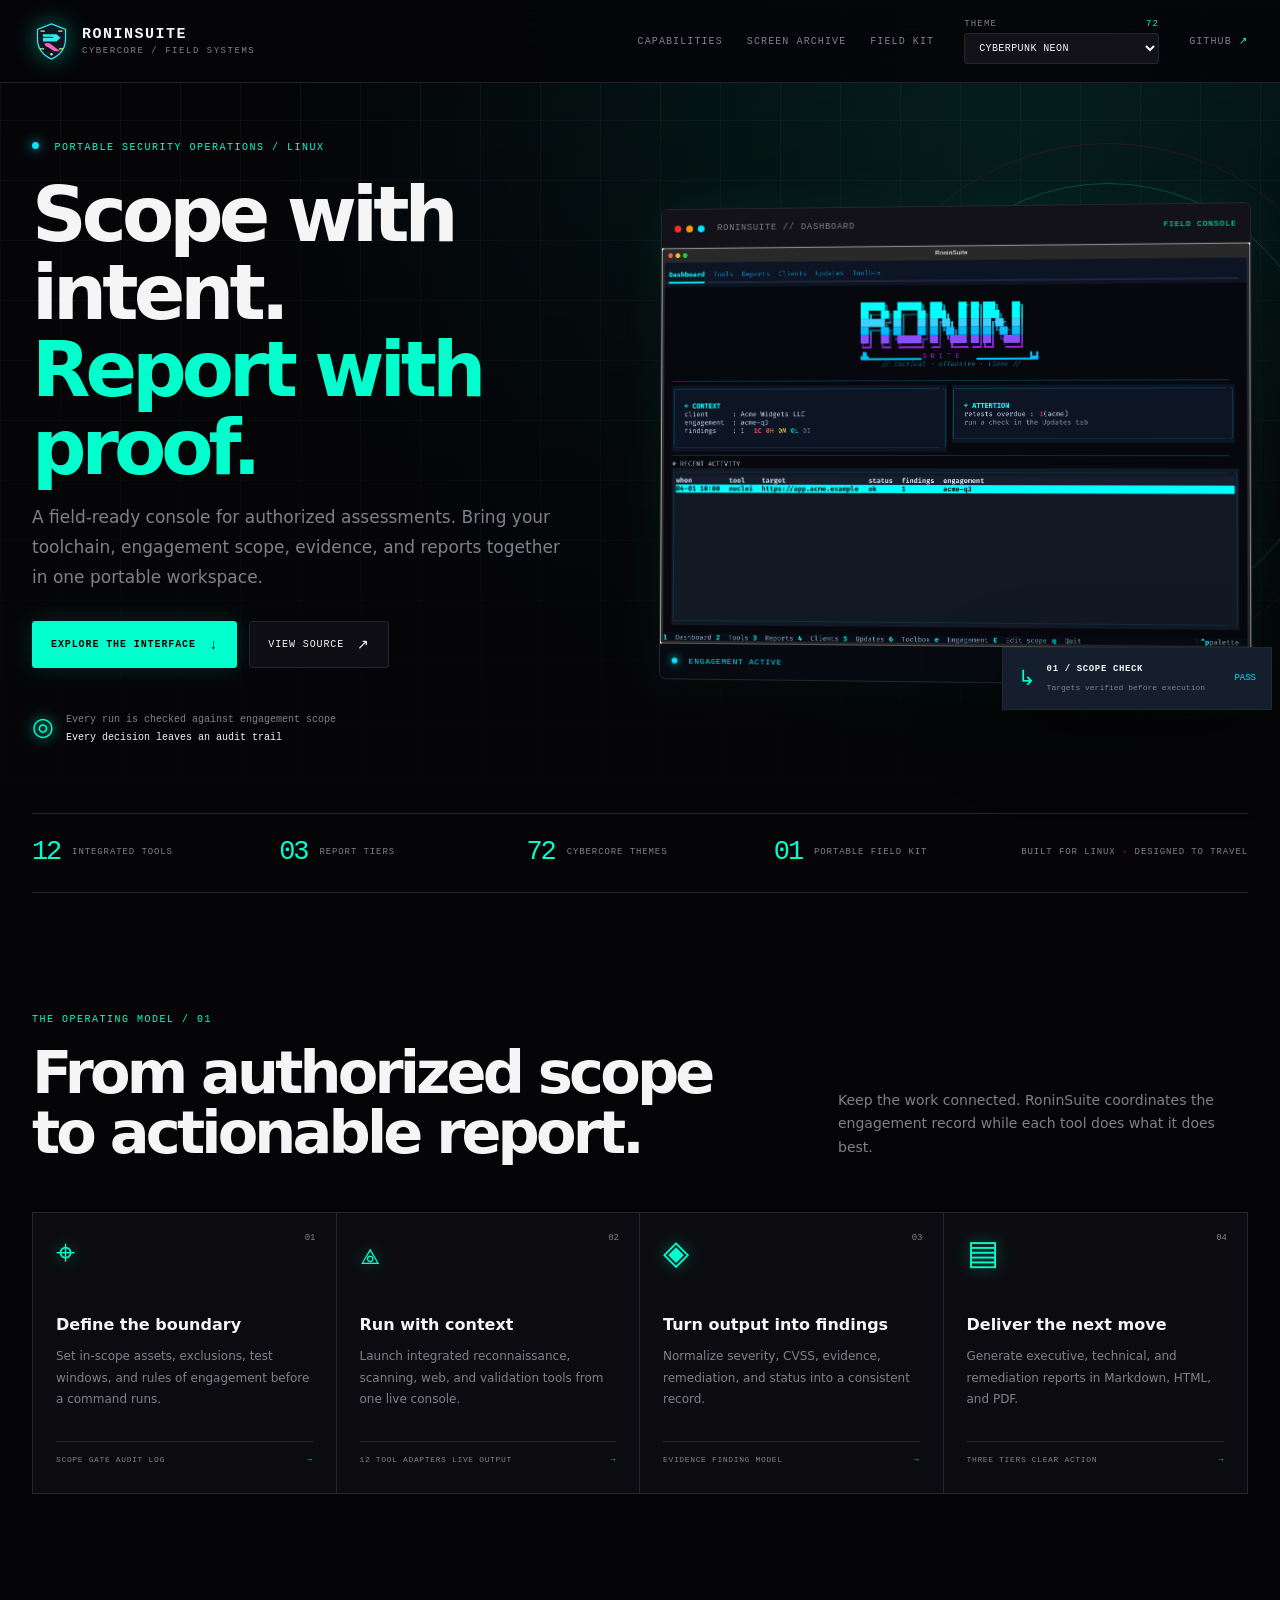
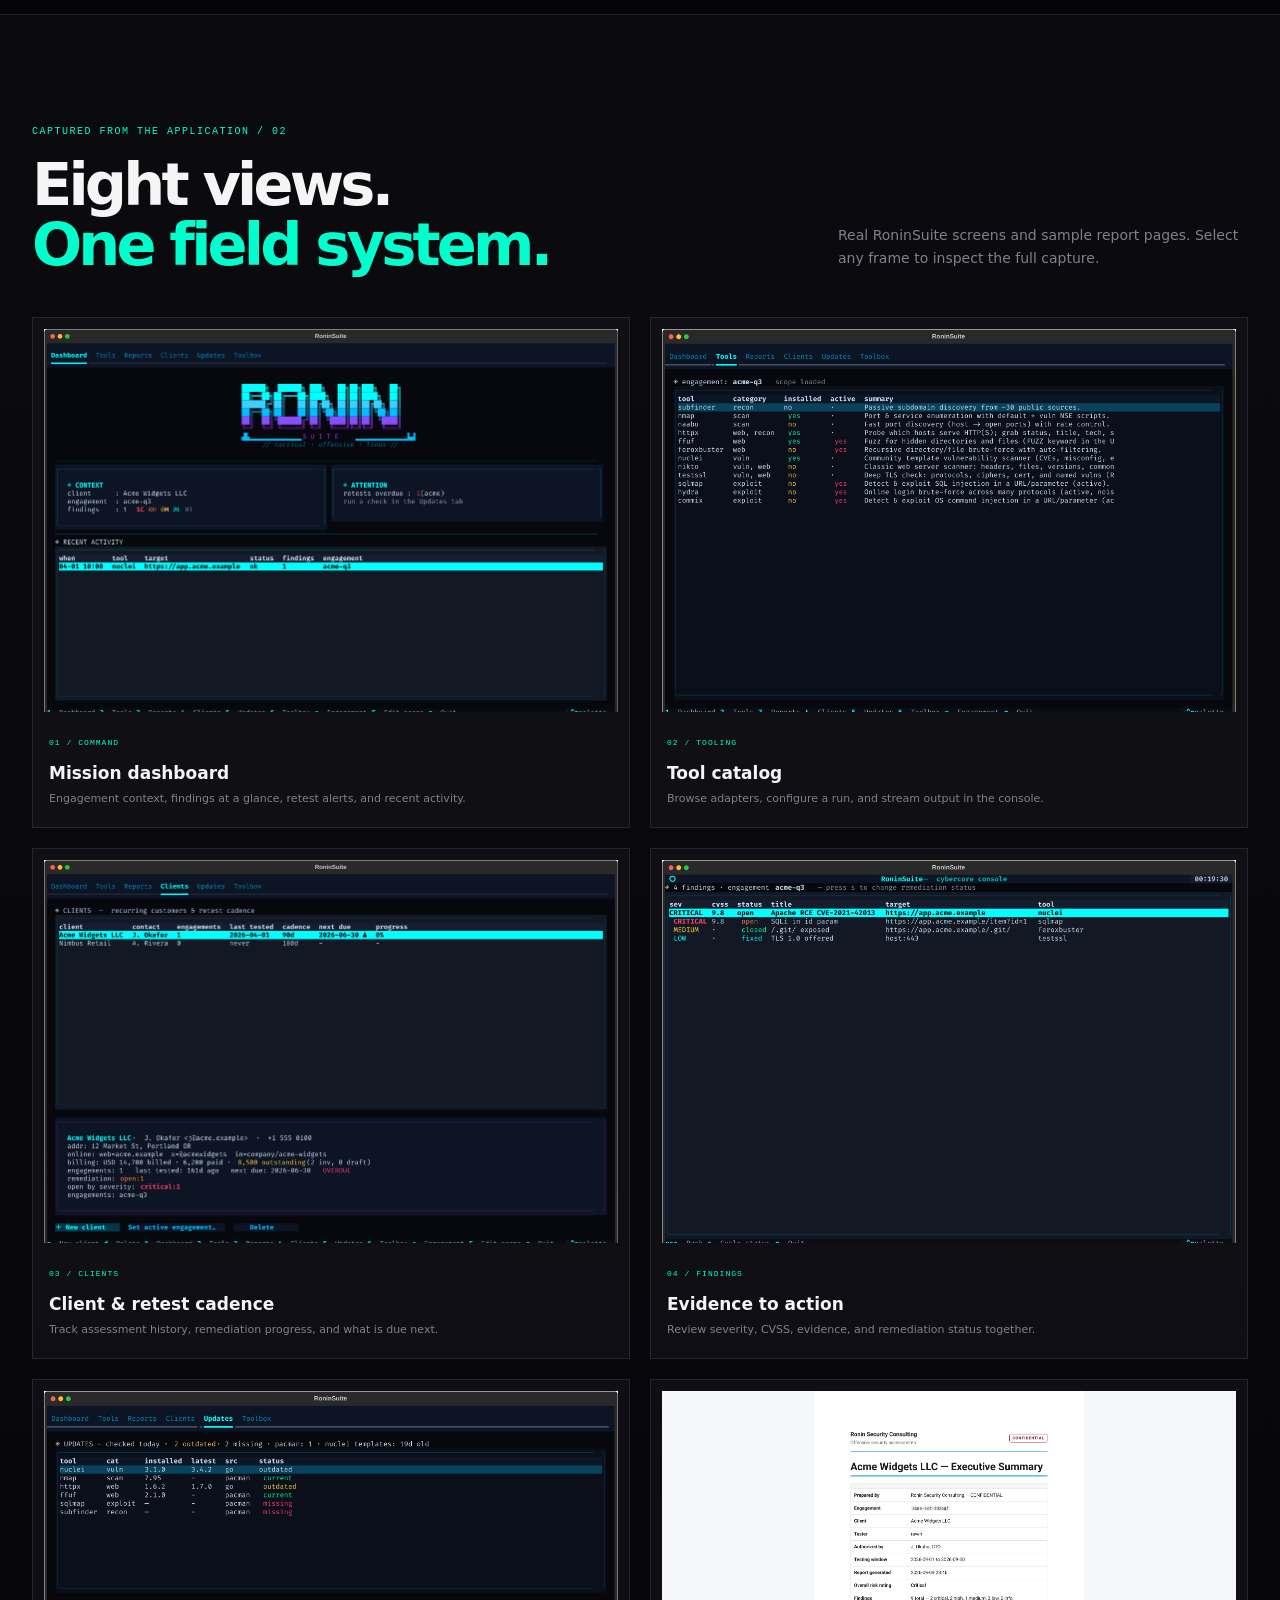
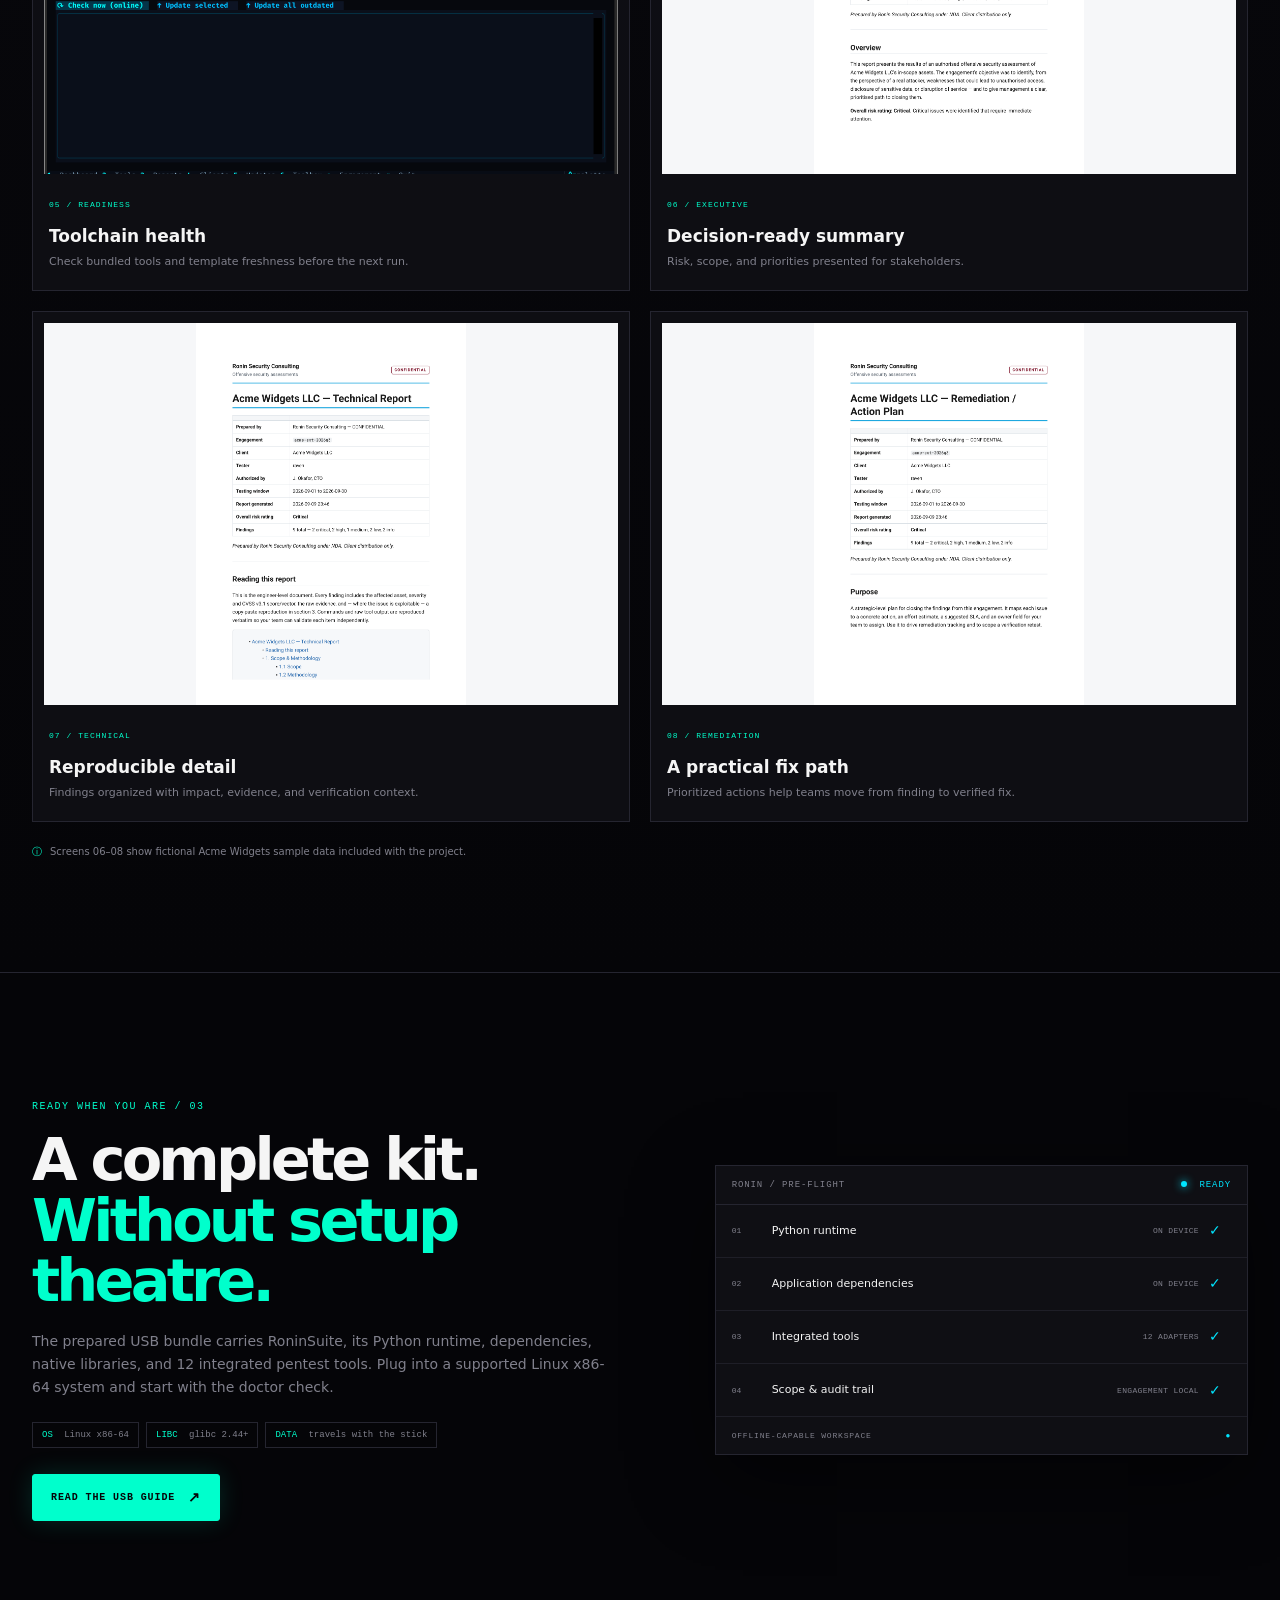
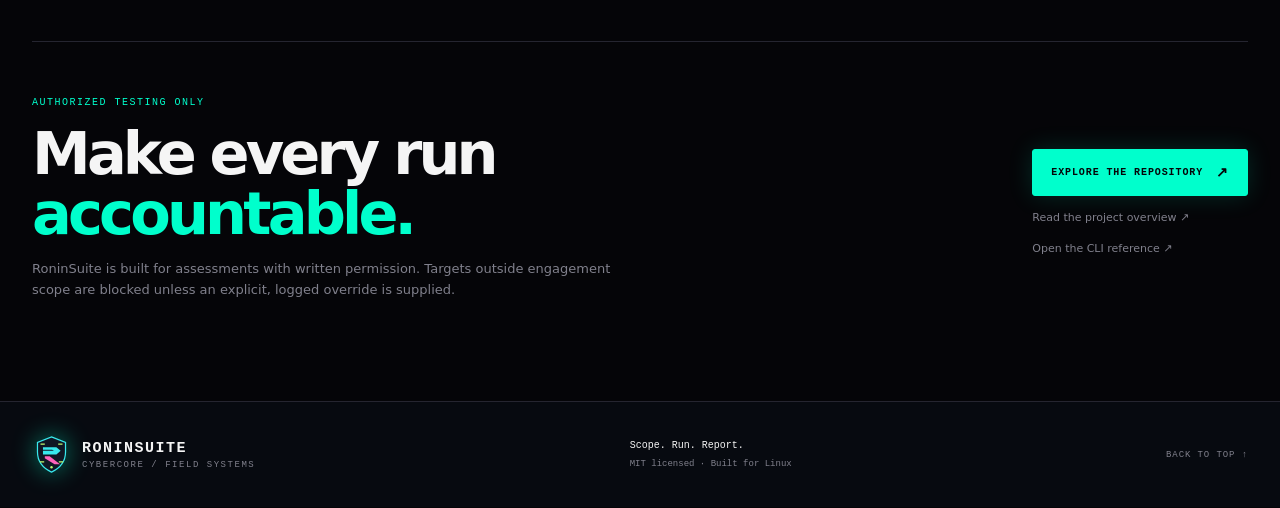
==== docs/index.html @ 8dbb6557 "Add Cybercore showcase page for RoninSuite" ====
<!doctype html>
<html lang="en" data-theme="cyberpunk-neon">
<head>
  <meta charset="utf-8">
  <meta name="viewport" content="width=device-width,initial-scale=1">
  <meta name="description" content="RoninSuite is a portable Linux pentest console for scoped assessments, live tool runs, normalized findings, and polished reports.">
  <meta name="theme-color" content="#080b12">
  <meta property="og:title" content="RoninSuite / Cybercore">
  <meta property="og:description" content="Scope with intent. Run with context. Report with proof.">
  <meta property="og:type" content="website">
  <meta property="og:url" content="https://cybercore-tech.github.io/RoninSuite/">
  <title>RoninSuite — Scope. Run. Report. / Cybercore</title>
  <link rel="canonical" href="https://cybercore-tech.github.io/RoninSuite/">
  <link rel="icon" href="assets/ronin-mark.svg" type="image/svg+xml">
  <link rel="stylesheet" href="styles.css">
  <script src="app.js" defer></script>
</head>
<body>
  <a class="skip" href="#main">Skip to content</a>
  <header class="top" id="top">
    <div class="wrap bar">
      <a class="brand" href="#top" aria-label="RoninSuite home">
        <img src="assets/ronin-mark.svg" alt="">
        <span><strong>RONINSUITE</strong><small>CYBERCORE / FIELD SYSTEMS</small></span>
      </a>
      <nav aria-label="Primary navigation">
        <a href="#capabilities">CAPABILITIES</a>
        <a href="#screens">SCREEN ARCHIVE</a>
        <a href="#field-kit">FIELD KIT</a>
      </nav>
      <div class="theme-picker">
        <label class="theme-label" for="themeSelect">THEME <b id="themeCount">72</b></label>
        <select id="themeSelect" aria-label="Choose a Cybercore theme">
          <option value="">LOADING THEMES…</option>
        </select>
      </div>
      <a class="top-github" href="https://github.com/cybercore-tech/RoninSuite" target="_blank" rel="noreferrer">GITHUB <span aria-hidden="true">↗</span></a>
    </div>
  </header>

  <main id="main">
    <section class="wrap hero" aria-labelledby="hero-title">
      <div class="hero-copy">
        <p class="eyebrow"><span class="pulse"></span> PORTABLE SECURITY OPERATIONS / LINUX</p>
        <h1 id="hero-title">Scope with intent.<br><em>Report with proof.</em></h1>
        <p class="hero-lede">A field-ready console for authorized assessments. Bring your toolchain, engagement scope, evidence, and reports together in one portable workspace.</p>
        <div class="hero-actions">
          <a class="button primary" href="#screens">EXPLORE THE INTERFACE <span aria-hidden="true">↓</span></a>
          <a class="button quiet" href="https://github.com/cybercore-tech/RoninSuite" target="_blank" rel="noreferrer">VIEW SOURCE <span aria-hidden="true">↗</span></a>
        </div>
        <div class="hero-proof"><span class="proof-mark">◎</span><span>Every run is checked against engagement scope<br><b>Every decision leaves an audit trail</b></span></div>
      </div>
      <div class="hero-visual">
        <div class="terminal-window">
          <div class="window-bar"><div class="window-dots"><i></i><i></i><i></i></div><span>RONINSUITE // DASHBOARD</span><b>FIELD CONSOLE</b></div>
          <img src="assets/screenshots/dashboard.png" alt="RoninSuite dashboard showing an engagement, findings summary, retest alert, and recent activity">
          <div class="window-caption"><span><i></i> ENGAGEMENT ACTIVE</span><span>LOCAL / PORTABLE</span></div>
        </div>
        <div class="hero-float"><span class="float-icon">↳</span><span><b>01 / SCOPE CHECK</b><small>Targets verified before execution</small></span><span class="float-ok">PASS</span></div>
        <div class="orbit orbit-one"></div><div class="orbit orbit-two"></div>
      </div>
    </section>

    <section class="wrap signal-strip" aria-label="RoninSuite at a glance">
      <div><strong>12</strong><span>INTEGRATED TOOLS</span></div>
      <div><strong>03</strong><span>REPORT TIERS</span></div>
      <div><strong>72</strong><span>CYBERCORE THEMES</span></div>
      <div><strong>01</strong><span>PORTABLE FIELD KIT</span></div>
      <p>BUILT FOR LINUX <b>·</b> DESIGNED TO TRAVEL</p>
    </section>

    <section class="section wrap" id="capabilities" aria-labelledby="cap-title">
      <div class="section-heading">
        <div><p class="eyebrow">THE OPERATING MODEL / 01</p><h2 id="cap-title">From authorized scope<br>to actionable report.</h2></div>
        <p>Keep the work connected. RoninSuite coordinates the engagement record while each tool does what it does best.</p>
      </div>
      <div class="cap-grid">
        <article class="cap-card"><span class="cap-index">01</span><div class="cap-symbol">⌖</div><h3>Define the boundary</h3><p>Set in-scope assets, exclusions, test windows, and rules of engagement before a command runs.</p><span class="cap-foot">SCOPE GATE <b>→</b> AUDIT LOG</span></article>
        <article class="cap-card"><span class="cap-index">02</span><div class="cap-symbol">⟁</div><h3>Run with context</h3><p>Launch integrated reconnaissance, scanning, web, and validation tools from one live console.</p><span class="cap-foot">12 TOOL ADAPTERS <b>→</b> LIVE OUTPUT</span></article>
        <article class="cap-card"><span class="cap-index">03</span><div class="cap-symbol">◈</div><h3>Turn output into findings</h3><p>Normalize severity, CVSS, evidence, remediation, and status into a consistent record.</p><span class="cap-foot">EVIDENCE <b>→</b> FINDING MODEL</span></article>
        <article class="cap-card"><span class="cap-index">04</span><div class="cap-symbol">▤</div><h3>Deliver the next move</h3><p>Generate executive, technical, and remediation reports in Markdown, HTML, and PDF.</p><span class="cap-foot">THREE TIERS <b>→</b> CLEAR ACTION</span></article>
      </div>
    </section>

    <section class="screens-section" id="screens" aria-labelledby="screens-title">
      <div class="wrap">
        <div class="section-heading screen-heading">
          <div><p class="eyebrow">CAPTURED FROM THE APPLICATION / 02</p><h2 id="screens-title">Eight views.<br><em>One field system.</em></h2></div>
          <p>Real RoninSuite screens and sample report pages. Select any frame to inspect the full capture.</p>
        </div>
        <div class="screen-grid">
          <figure class="screen-card screen-wide"><button class="screen-image" data-full="assets/screenshots/dashboard.png" aria-label="Open dashboard screenshot"><img src="assets/screenshots/dashboard.png" alt="Dashboard: active engagement context, findings, overdue retest alert, and recent activity" loading="lazy"><span class="zoom-mark">↗</span></button><figcaption><span class="screen-number">01 / COMMAND</span><h3>Mission dashboard</h3><p>Engagement context, findings at a glance, retest alerts, and recent activity.</p></figcaption></figure>
          <figure class="screen-card"><button class="screen-image" data-full="assets/screenshots/tool-catalog.png" aria-label="Open tool catalog screenshot"><img src="assets/screenshots/tool-catalog.png" alt="Tools tab: integrated security tool catalog" loading="lazy"><span class="zoom-mark">↗</span></button><figcaption><span class="screen-number">02 / TOOLING</span><h3>Tool catalog</h3><p>Browse adapters, configure a run, and stream output in the console.</p></figcaption></figure>
          <figure class="screen-card"><button class="screen-image" data-full="assets/screenshots/client-tracking.png" aria-label="Open client tracking screenshot"><img src="assets/screenshots/client-tracking.png" alt="Clients tab: client list and remediation progress" loading="lazy"><span class="zoom-mark">↗</span></button><figcaption><span class="screen-number">03 / CLIENTS</span><h3>Client &amp; retest cadence</h3><p>Track assessment history, remediation progress, and what is due next.</p></figcaption></figure>
          <figure class="screen-card"><button class="screen-image" data-full="assets/screenshots/findings.png" aria-label="Open findings screenshot"><img src="assets/screenshots/findings.png" alt="Findings view: normalized security findings with severity and status" loading="lazy"><span class="zoom-mark">↗</span></button><figcaption><span class="screen-number">04 / FINDINGS</span><h3>Evidence to action</h3><p>Review severity, CVSS, evidence, and remediation status together.</p></figcaption></figure>
          <figure class="screen-card"><button class="screen-image" data-full="assets/screenshots/updates.png" aria-label="Open updates screenshot"><img src="assets/screenshots/updates.png" alt="Updates tab: toolchain currency and nuclei template status" loading="lazy"><span class="zoom-mark">↗</span></button><figcaption><span class="screen-number">05 / READINESS</span><h3>Toolchain health</h3><p>Check bundled tools and template freshness before the next run.</p></figcaption></figure>
          <figure class="screen-card report-card"><button class="screen-image" data-full="assets/screenshots/report-executive.png" aria-label="Open executive report screenshot"><img src="assets/screenshots/report-executive.png" alt="Sample executive report page with risk summary and engagement details" loading="lazy"><span class="zoom-mark">↗</span></button><figcaption><span class="screen-number">06 / EXECUTIVE</span><h3>Decision-ready summary</h3><p>Risk, scope, and priorities presented for stakeholders.</p></figcaption></figure>
          <figure class="screen-card report-card"><button class="screen-image" data-full="assets/screenshots/report-technical.png" aria-label="Open technical report screenshot"><img src="assets/screenshots/report-technical.png" alt="Sample technical report page with detailed findings" loading="lazy"><span class="zoom-mark">↗</span></button><figcaption><span class="screen-number">07 / TECHNICAL</span><h3>Reproducible detail</h3><p>Findings organized with impact, evidence, and verification context.</p></figcaption></figure>
          <figure class="screen-card report-card"><button class="screen-image" data-full="assets/screenshots/report-remediation.png" aria-label="Open remediation report screenshot"><img src="assets/screenshots/report-remediation.png" alt="Sample remediation report page with prioritized fix guidance" loading="lazy"><span class="zoom-mark">↗</span></button><figcaption><span class="screen-number">08 / REMEDIATION</span><h3>A practical fix path</h3><p>Prioritized actions help teams move from finding to verified fix.</p></figcaption></figure>
        </div>
        <p class="sample-note"><span>ⓘ</span> Screens 06–08 show fictional Acme Widgets sample data included with the project.</p>
      </div>
    </section>

    <section class="wrap field-kit" id="field-kit" aria-labelledby="kit-title">
      <div class="kit-copy"><p class="eyebrow">READY WHEN YOU ARE / 03</p><h2 id="kit-title">A complete kit.<br><em>Without setup theatre.</em></h2><p>The prepared USB bundle carries RoninSuite, its Python runtime, dependencies, native libraries, and 12 integrated pentest tools. Plug into a supported Linux x86-64 system and start with the doctor check.</p><div class="kit-specs"><span><b>OS</b> Linux x86-64</span><span><b>LIBC</b> glibc 2.44+</span><span><b>DATA</b> travels with the stick</span></div><a class="button primary" href="https://github.com/cybercore-tech/RoninSuite/blob/main/USB.md">READ THE USB GUIDE <span aria-hidden="true">↗</span></a></div>
      <div class="kit-panel"><div class="kit-panel-head"><span>RONIN / PRE-FLIGHT</span><span class="ready"><i></i> READY</span></div><div class="kit-line"><b>01</b><span>Python runtime</span><em>ON DEVICE</em><strong>✓</strong></div><div class="kit-line"><b>02</b><span>Application dependencies</span><em>ON DEVICE</em><strong>✓</strong></div><div class="kit-line"><b>03</b><span>Integrated tools</span><em>12 ADAPTERS</em><strong>✓</strong></div><div class="kit-line"><b>04</b><span>Scope &amp; audit trail</span><em>ENGAGEMENT LOCAL</em><strong>✓</strong></div><div class="kit-panel-foot">OFFLINE-CAPABLE WORKSPACE <span>●</span></div></div>
    </section>

    <section class="wrap closeout">
      <div><p class="eyebrow">AUTHORIZED TESTING ONLY</p><h2>Make every run<br><em>accountable.</em></h2><p>RoninSuite is built for assessments with written permission. Targets outside engagement scope are blocked unless an explicit, logged override is supplied.</p></div>
      <div class="closeout-actions"><a class="button primary" href="https://github.com/cybercore-tech/RoninSuite" target="_blank" rel="noreferrer">EXPLORE THE REPOSITORY <span aria-hidden="true">↗</span></a><a class="text-link" href="https://github.com/cybercore-tech/RoninSuite/blob/main/README.md">Read the project overview ↗</a><a class="text-link" href="https://github.com/cybercore-tech/RoninSuite/blob/main/docs/REFERENCE.md">Open the CLI reference ↗</a></div>
    </section>
  </main>

  <footer class="footer"><div class="wrap footer-inner"><a class="brand" href="#top"><img src="assets/ronin-mark.svg" alt=""><span><strong>RONINSUITE</strong><small>CYBERCORE / FIELD SYSTEMS</small></span></a><p>Scope. Run. Report.<br><span>MIT licensed · Built for Linux</span></p><a class="back-top" href="#top">BACK TO TOP ↑</a></div></footer>

  <dialog class="lightbox" id="lightbox" aria-label="Screenshot viewer"><button class="lightbox-close" type="button" aria-label="Close screenshot">×</button><img src="" alt="Full-size RoninSuite screenshot"></dialog>
</body>
</html>
---- docs/styles.css ----
:root{color-scheme:dark;--bg:#080b12;--panel:#101724;--panel-raised:#141e2c;--line:#2a3545;--text:#eff5ff;--muted:#a6b5cb;--accent:#38e8ed;--accent2:#ff63bb;--accent3:#bcfa70;--purple:#9e70ff;--orange:#ffc06a;--danger:#ff637d;--shadow:0 24px 80px #0007;--mono:"JetBrains Mono","SFMono-Regular",Consolas,monospace;--sans:Inter,ui-sans-serif,system-ui,-apple-system,"Segoe UI",sans-serif}*{box-sizing:border-box}html{scroll-behavior:smooth;scroll-padding-top:104px}body{margin:0;background:var(--bg);color:var(--text);font:16px/1.65 var(--sans);overflow-x:hidden}body:before{content:"";position:absolute;inset:0 0 auto;height:1050px;z-index:-1;pointer-events:none;background:radial-gradient(ellipse at 80% 14%,color-mix(in srgb,var(--accent) 12%,transparent),transparent 52%),linear-gradient(color-mix(in srgb,var(--line) 29%,transparent) 1px,transparent 1px),linear-gradient(90deg,color-mix(in srgb,var(--line) 29%,transparent) 1px,transparent 1px);background-size:auto,60px 60px,60px 60px;mask-image:linear-gradient(#000 0%,transparent 86%)}a{color:inherit;text-decoration:none}button,select{font:inherit}button,a,select{-webkit-tap-highlight-color:transparent}button{cursor:pointer}a:focus-visible,button:focus-visible,select:focus-visible{outline:2px solid var(--accent);outline-offset:4px}.wrap{width:min(1240px,calc(100% - 64px));margin-inline:auto}.skip{position:fixed;z-index:30;top:-100px;left:12px;padding:10px 16px;background:var(--accent);color:var(--bg);font:700 12px var(--mono)}.skip:focus{top:12px}.top{position:sticky;top:0;z-index:20;border-bottom:1px solid color-mix(in srgb,var(--line) 85%,transparent);background:color-mix(in srgb,var(--bg) 93%,transparent);backdrop-filter:blur(18px)}.bar{min-height:82px;display:flex;align-items:center;gap:30px}.brand{display:flex;align-items:center;gap:11px;margin-right:auto;flex:none}.brand img{width:39px;height:39px;filter:drop-shadow(0 0 12px color-mix(in srgb,var(--accent) 45%,transparent))}.brand strong{display:block;font:700 15px/1.4 var(--mono);letter-spacing:.1em}.brand small{display:block;color:var(--muted);font:9px/1.5 var(--mono);letter-spacing:.17em}.bar nav{display:flex;gap:24px}.bar nav a,.top-github{font:10px var(--mono);letter-spacing:.11em;color:var(--muted);transition:color .2s}.bar nav a:hover,.top-github:hover{color:var(--accent)}.theme-picker{display:grid;gap:4px;min-width:158px}.theme-label{display:flex;justify-content:space-between;color:var(--muted);font:9px var(--mono);letter-spacing:.13em}.theme-label b{color:var(--accent);font-weight:500}.theme-picker select{width:100%;max-width:195px;border:1px solid var(--line);border-radius:3px;padding:8px 26px 8px 10px;background:var(--panel);color:var(--text);font:10px var(--mono);letter-spacing:.04em}.theme-picker select optgroup{background:var(--panel);color:var(--accent)}.theme-picker select option{color:var(--text)}.top-github{white-space:nowrap}.top-github span{color:var(--accent)}.hero{min-height:650px;display:grid;grid-template-columns:.94fr 1.06fr;gap:60px;align-items:center;padding-top:56px;padding-bottom:62px}.eyebrow,.micro{margin:0;color:var(--accent);font:10px/1.7 var(--mono);letter-spacing:.15em;text-transform:uppercase}.pulse{display:inline-block;width:7px;height:7px;margin:0 8px 1px 0;border-radius:50%;background:var(--accent3);box-shadow:0 0 12px var(--accent3);animation:pulse 2s infinite}.hero h1,.section-heading h2,.kit-copy h2,.closeout h2{margin:20px 0 17px;font-size:clamp(45px,6vw,76px);line-height:1.02;letter-spacing:-.065em;font-weight:680}.hero h1 em,.section-heading h2 em,.kit-copy h2 em,.closeout h2 em{font-style:normal;color:var(--accent)}.hero-lede{max-width:560px;color:var(--muted);font-size:17px;line-height:1.75}.hero-actions{display:flex;flex-wrap:wrap;gap:12px;margin-top:29px}.button{min-height:47px;display:inline-flex;align-items:center;justify-content:center;gap:13px;padding:0 18px;border:1px solid var(--line);border-radius:3px;font:10px var(--mono);letter-spacing:.09em;transition:transform .2s,border-color .2s,background .2s}.button:hover{transform:translateY(-2px);border-color:var(--accent)}.button.primary{border-color:var(--accent);background:var(--accent);color:var(--bg);font-weight:700;box-shadow:0 0 24px color-mix(in srgb,var(--accent) 15%,transparent)}.button.primary:hover{background:color-mix(in srgb,var(--accent) 82%,white)}.button.quiet{color:var(--text);background:color-mix(in srgb,var(--panel) 76%,transparent)}.button span{font-size:14px}.hero-proof{display:flex;align-items:center;gap:12px;margin-top:38px;color:var(--muted);font:10px/1.8 var(--mono)}.hero-proof b{color:var(--text);font-weight:500}.proof-mark{font-size:25px;color:var(--accent);text-shadow:0 0 14px var(--accent)}.hero-visual{position:relative;min-width:0;padding:24px 0 28px 20px}.terminal-window{position:relative;z-index:2;overflow:hidden;border:1px solid var(--line);border-radius:7px;background:#070a10;box-shadow:var(--shadow),0 0 50px color-mix(in srgb,var(--accent) 9%,transparent);transform:perspective(1400px) rotateY(-4deg) rotateX(1deg)}.window-bar{height:39px;display:flex;align-items:center;gap:13px;padding:0 13px;border-bottom:1px solid var(--line);background:var(--panel);color:var(--muted);font:9px var(--mono);letter-spacing:.08em}.window-bar>span{margin-right:auto}.window-bar>b{color:var(--accent);font-size:8px;font-weight:500}.window-dots{display:flex;gap:5px}.window-dots i{width:7px;height:7px;border-radius:50%;background:var(--danger)}.window-dots i:nth-child(2){background:var(--orange)}.window-dots i:nth-child(3){background:var(--accent3)}.terminal-window>img{display:block;width:100%;height:auto}.window-caption{height:35px;display:flex;align-items:center;justify-content:space-between;padding:0 12px;color:var(--muted);font:8px var(--mono);letter-spacing:.1em}.window-caption span:first-child{color:var(--accent3)}.window-caption i,.ready i{display:inline-block;width:6px;height:6px;margin-right:6px;border-radius:50%;background:var(--accent3);box-shadow:0 0 8px var(--accent3)}.hero-float{position:absolute;z-index:3;right:-24px;bottom:0;display:flex;align-items:center;gap:11px;min-width:270px;padding:13px 15px;border:1px solid var(--line);background:var(--panel-raised);box-shadow:var(--shadow)}.float-icon{color:var(--accent);font-size:21px}.hero-float b,.hero-float small{display:block;font-family:var(--mono)}.hero-float b{font-size:9px;letter-spacing:.07em}.hero-float small{color:var(--muted);font-size:8px;margin-top:4px}.float-ok{margin-left:auto;color:var(--accent3);font:9px var(--mono)}.orbit{position:absolute;border:1px solid color-mix(in srgb,var(--accent) 23%,transparent);border-radius:50%;pointer-events:none}.orbit-one{width:440px;height:440px;right:-80px;top:2px}.orbit-two{width:520px;height:520px;right:-120px;top:-38px;border-color:color-mix(in srgb,var(--accent2) 14%,transparent)}.signal-strip{display:grid;grid-template-columns:repeat(4,1fr) auto;align-items:center;gap:16px;padding:23px 0 25px;border-top:1px solid var(--line);border-bottom:1px solid var(--line)}.signal-strip>div{display:flex;align-items:center;gap:12px}.signal-strip strong{color:var(--accent);font:500 27px var(--mono);letter-spacing:-.08em}.signal-strip span,.signal-strip p{color:var(--muted);font:9px var(--mono);letter-spacing:.1em}.signal-strip p{margin:0;text-align:right}.signal-strip p b{color:var(--accent2)}.section{padding-top:118px;padding-bottom:120px}.section-heading{display:flex;align-items:end;justify-content:space-between;gap:40px;margin-bottom:48px}.section-heading h2,.kit-copy h2,.closeout h2{font-size:clamp(38px,5vw,59px);margin:15px 0 0}.section-heading>p{max-width:410px;margin:0 0 5px;color:var(--muted);font-size:14px}.cap-grid{display:grid;grid-template-columns:repeat(4,1fr);border:1px solid var(--line);background:color-mix(in srgb,var(--panel) 58%,transparent)}.cap-card{position:relative;min-height:280px;padding:25px 23px 22px;border-right:1px solid var(--line);transition:background .2s}.cap-card:last-child{border-right:0}.cap-card:hover{background:color-mix(in srgb,var(--accent) 5%,var(--panel))}.cap-index{position:absolute;right:20px;top:20px;color:var(--muted);font:9px var(--mono)}.cap-symbol{height:50px;color:var(--accent);font:34px/1 var(--mono);text-shadow:0 0 16px color-mix(in srgb,var(--accent) 40%,transparent)}.cap-card h3{margin:24px 0 8px;font-size:16px;font-weight:600}.cap-card p{min-height:76px;margin:0;color:var(--muted);font-size:12px;line-height:1.8}.cap-foot{display:block;margin-top:19px;padding-top:13px;border-top:1px solid var(--line);color:var(--muted);font:8px var(--mono);letter-spacing:.08em}.cap-foot b{float:right;color:var(--accent)}.screens-section{padding:108px 0 112px;background:linear-gradient(180deg,color-mix(in srgb,var(--panel) 46%,transparent),color-mix(in srgb,var(--bg) 85%,transparent));border-block:1px solid var(--line)}.screen-heading{margin-bottom:42px}.screen-grid{display:grid;grid-template-columns:repeat(2,minmax(0,1fr));gap:20px}.screen-card{min-width:0;margin:0;padding:11px;border:1px solid var(--line);background:color-mix(in srgb,var(--panel) 68%,transparent);transition:border-color .2s,transform .2s}.screen-card:hover{transform:translateY(-3px);border-color:color-mix(in srgb,var(--accent) 55%,var(--line))}.screen-image{position:relative;width:100%;display:block;overflow:hidden;padding:0;border:0;background:#070a10}.screen-image img{display:block;width:100%;aspect-ratio:1.5;object-fit:cover;object-position:top center;transition:transform .35s,filter .25s}.screen-card:hover .screen-image img{transform:scale(1.025);filter:saturate(1.06)}.report-card .screen-image img{aspect-ratio:1.5;object-fit:contain;background:#f6f7f9}.zoom-mark{position:absolute;right:10px;top:10px;width:29px;height:29px;display:grid;place-items:center;border:1px solid #ffffff3b;background:#080b12cc;color:var(--accent);font:14px var(--mono);opacity:0;transition:opacity .2s}.screen-card:hover .zoom-mark,.screen-image:focus-visible .zoom-mark{opacity:1}.screen-card figcaption{position:relative;padding:15px 5px 8px}.screen-number{color:var(--accent);font:8px var(--mono);letter-spacing:.13em}.screen-card h3{margin:6px 0 3px;font-size:17px;font-weight:600}.screen-card figcaption p{margin:0;color:var(--muted);font-size:11px}.sample-note{display:flex;align-items:center;gap:8px;margin:22px 0 0;color:var(--muted);font-size:10px}.sample-note span{color:var(--accent)}.field-kit{display:grid;grid-template-columns:1fr .9fr;gap:90px;align-items:center;padding-top:125px;padding-bottom:120px}.kit-copy>p:not(.eyebrow){max-width:580px;margin:19px 0 23px;color:var(--muted);font-size:14px}.kit-specs{display:flex;flex-wrap:wrap;gap:7px;margin:21px 0 26px}.kit-specs span{padding:7px 9px;border:1px solid var(--line);color:var(--muted);font:9px var(--mono)}.kit-specs b{margin-right:6px;color:var(--accent);font-weight:500}.kit-panel{border:1px solid var(--line);background:color-mix(in srgb,var(--panel) 82%,transparent);box-shadow:var(--shadow)}.kit-panel-head,.kit-panel-foot{display:flex;justify-content:space-between;align-items:center;padding:14px 16px;color:var(--muted);font:9px var(--mono);letter-spacing:.1em}.kit-panel-head{border-bottom:1px solid var(--line)}.ready{color:var(--accent3)}.kit-line{display:grid;grid-template-columns:30px 1fr auto 22px;gap:10px;align-items:center;padding:17px 16px;border-bottom:1px solid color-mix(in srgb,var(--line) 70%,transparent);font-size:11px}.kit-line>b,.kit-line em{color:var(--muted);font:8px var(--mono)}.kit-line em{font-style:normal;letter-spacing:.04em}.kit-line strong{color:var(--accent3);font:14px var(--mono)}.kit-panel-foot{font-size:8px}.kit-panel-foot span{color:var(--accent3)}.closeout{display:grid;grid-template-columns:1fr auto;gap:40px;align-items:center;padding-top:52px;padding-bottom:88px;border-top:1px solid var(--line)}.closeout>div:first-child>p:not(.eyebrow){max-width:600px;color:var(--muted);font-size:13px}.closeout h2{margin:13px 0}.closeout-actions{display:grid;justify-items:start;gap:13px}.text-link{color:var(--muted);font-size:11px}.text-link:hover{color:var(--accent)}.footer{border-top:1px solid var(--line);background:#070a10}.footer-inner{min-height:105px;display:flex;align-items:center;gap:38px}.footer-inner>p{margin:0 auto 0 0;color:var(--text);font:10px/1.8 var(--mono)}.footer-inner>p span{color:var(--muted);font-size:9px}.back-top{color:var(--muted);font:9px var(--mono);letter-spacing:.1em}.back-top:hover{color:var(--accent)}.lightbox{width:min(94vw,1500px);max-width:none;max-height:94vh;padding:42px 14px 14px;border:1px solid var(--line);background:#070a10;color:var(--text);box-shadow:var(--shadow)}.lightbox::backdrop{background:#03050aeb;backdrop-filter:blur(8px)}.lightbox img{display:block;max-width:100%;max-height:calc(94vh - 70px);margin:auto;object-fit:contain}.lightbox-close{position:absolute;right:10px;top:5px;border:0;background:transparent;color:var(--text);font:28px var(--sans)}@keyframes pulse{50%{opacity:.45;box-shadow:0 0 3px var(--accent3)}}@media(max-width:1000px){.hero{gap:30px}.bar{gap:17px}.bar nav{gap:13px}.theme-picker{min-width:130px}.cap-grid{grid-template-columns:repeat(2,1fr)}.cap-card:nth-child(2){border-right:0}.cap-card:nth-child(-n+2){border-bottom:1px solid var(--line)}.field-kit{gap:45px}}@media(max-width:760px){.wrap{width:min(100% - 36px,600px)}.bar{min-height:70px;flex-wrap:wrap;gap:10px}.brand strong{font-size:13px}.brand img{width:34px;height:34px}.bar nav{order:3;width:100%;justify-content:space-between;padding:0 0 10px}.bar nav a{font-size:8px}.theme-picker{margin-left:auto;min-width:118px}.theme-label{font-size:8px}.theme-picker select{max-width:145px;padding:7px 20px 7px 8px;font-size:8px}.top-github{display:none}.hero{display:block;padding-top:58px;padding-bottom:54px}.hero h1{font-size:clamp(44px,12vw,66px)}.hero-lede{font-size:15px}.hero-visual{margin-top:40px;padding-left:0}.hero-float{right:-4px;min-width:245px}.orbit-one{right:-120px}.orbit-two{right:-155px}.signal-strip{grid-template-columns:repeat(2,1fr);gap:18px 10px}.signal-strip>div{gap:9px}.signal-strip strong{font-size:23px}.signal-strip span,.signal-strip p{font-size:8px}.signal-strip p{grid-column:1/-1;text-align:left;margin-top:3px}.section,.screens-section{padding-top:78px;padding-bottom:78px}.section-heading{display:block;margin-bottom:30px}.section-heading>p{margin-top:15px}.section-heading h2,.kit-copy h2,.closeout h2{font-size:clamp(37px,10vw,52px)}.cap-grid{grid-template-columns:1fr}.cap-card{min-height:0;border-right:0;border-bottom:1px solid var(--line);padding:20px}.cap-card:nth-child(2){border-bottom:1px solid var(--line)}.cap-card:last-child{border-bottom:0}.cap-card p{min-height:0}.cap-symbol{height:32px;font-size:27px}.cap-card h3{margin-top:14px}.cap-foot{margin-top:15px}.screen-grid{grid-template-columns:1fr;gap:14px}.screen-card{padding:8px}.screen-card h3{font-size:15px}.screen-card figcaption p{font-size:10px}.field-kit{display:block;padding-top:80px;padding-bottom:80px}.kit-panel{margin-top:35px}.closeout{display:block;padding-top:42px;padding-bottom:65px}.closeout-actions{margin-top:24px}.footer-inner{min-height:0;flex-wrap:wrap;gap:20px;padding-top:25px;padding-bottom:25px}.footer-inner>p{margin-right:auto}.back-top{width:100%;padding-top:13px;border-top:1px solid var(--line)}}@media(prefers-reduced-motion:reduce){html{scroll-behavior:auto}*,*::before,*::after{animation-duration:.01ms!important;animation-iteration-count:1!important;transition-duration:.01ms!important}}
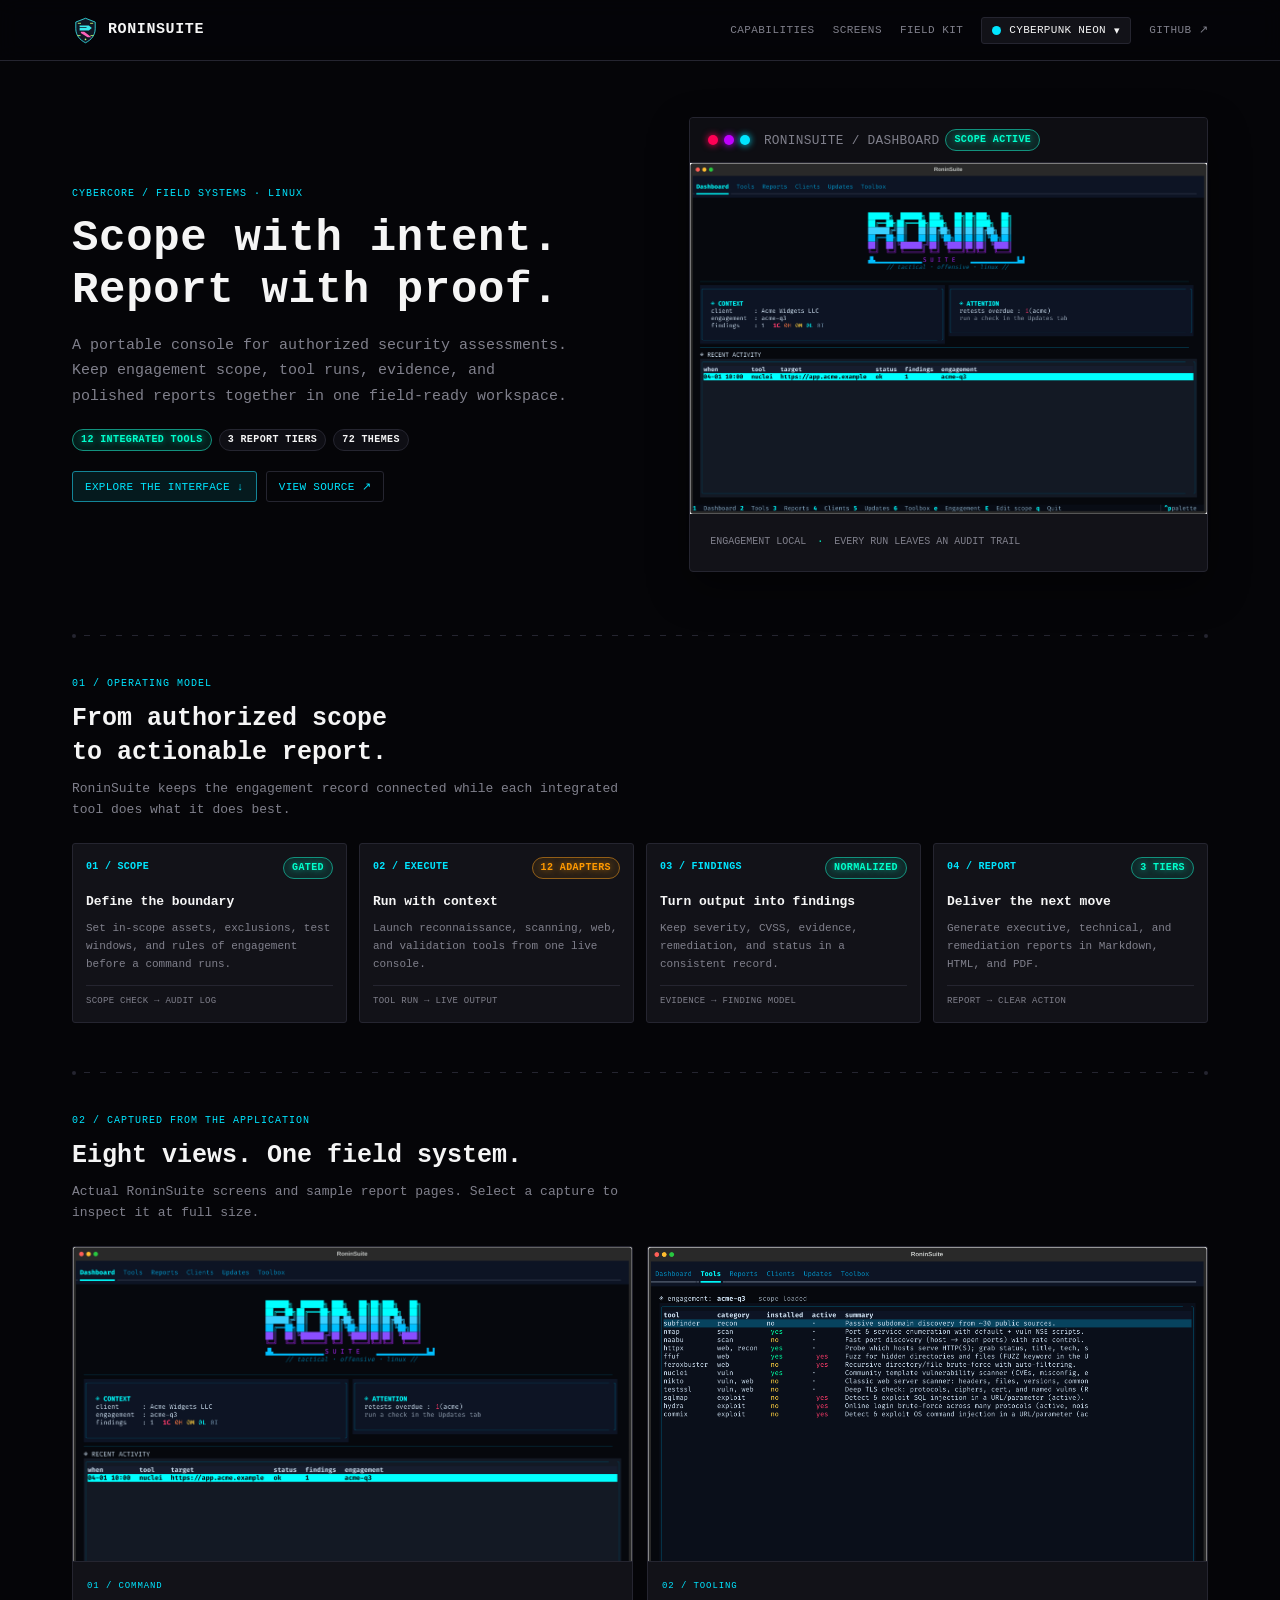
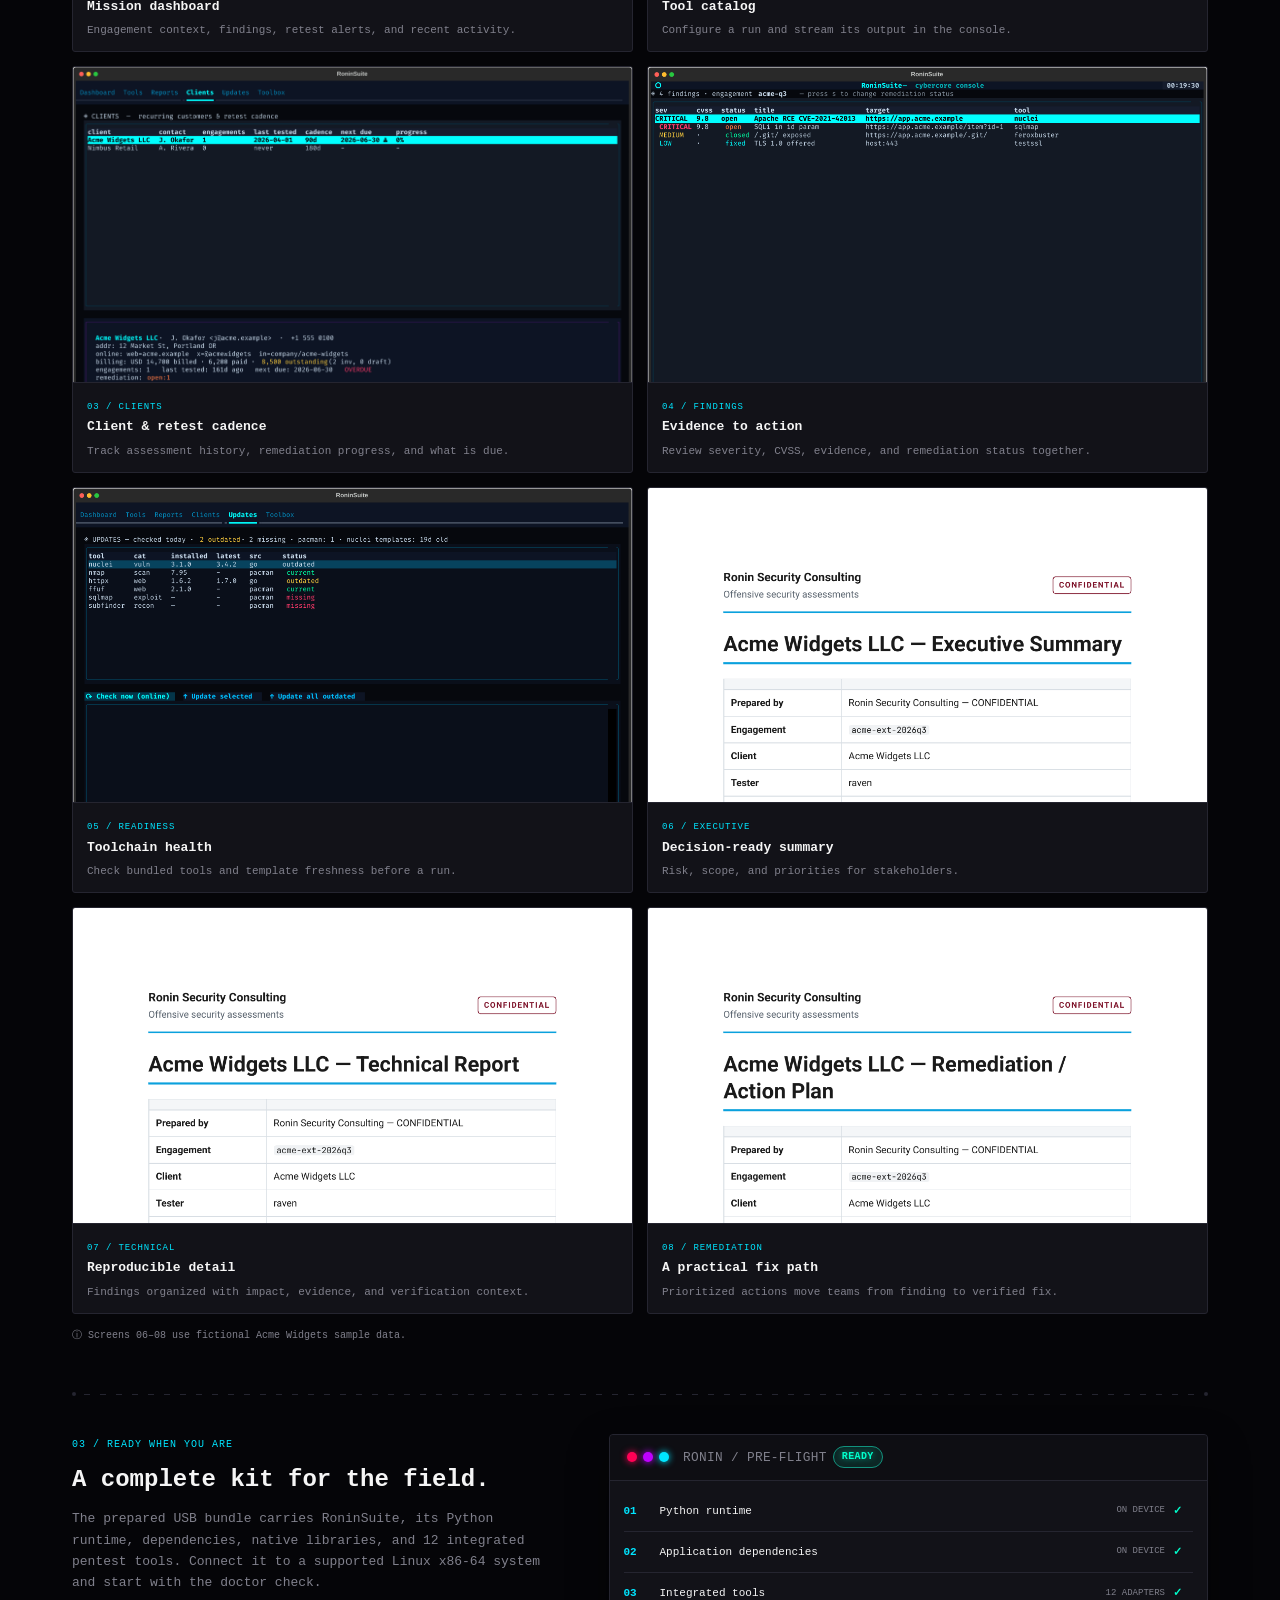
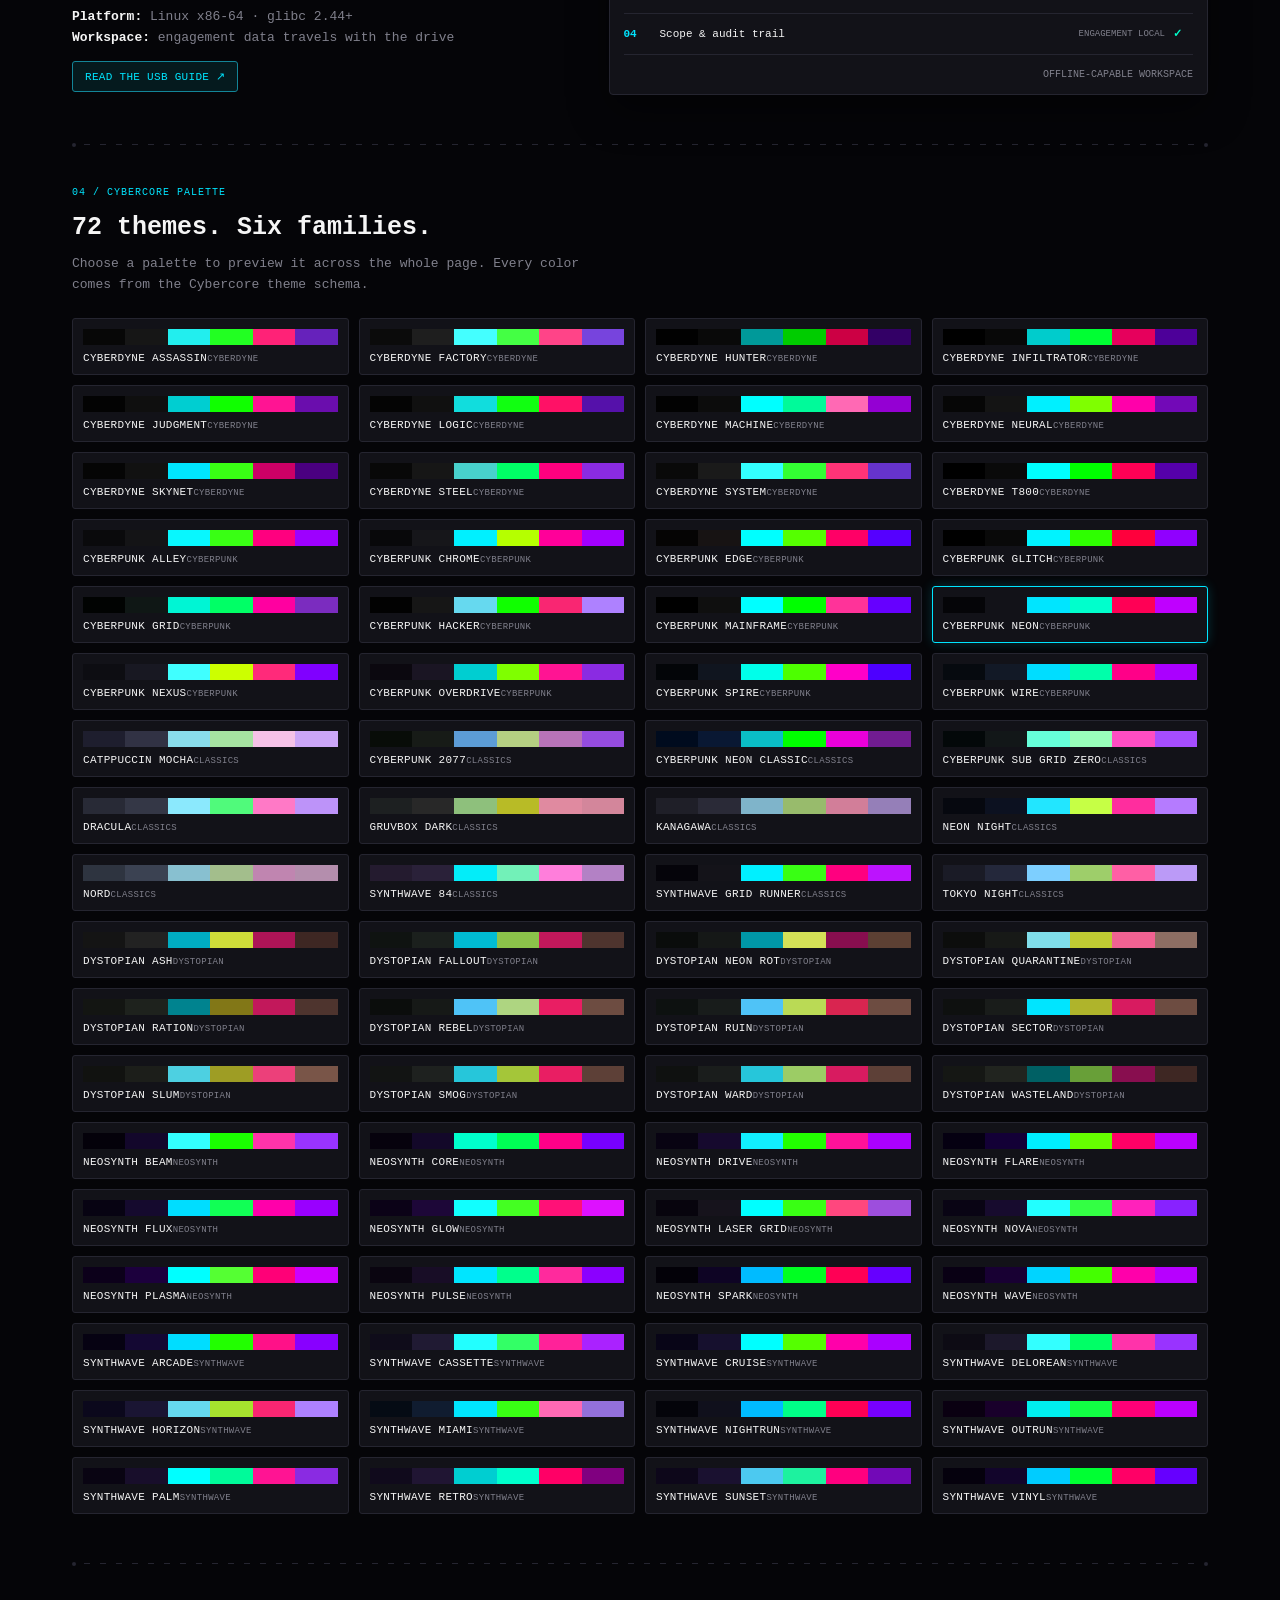
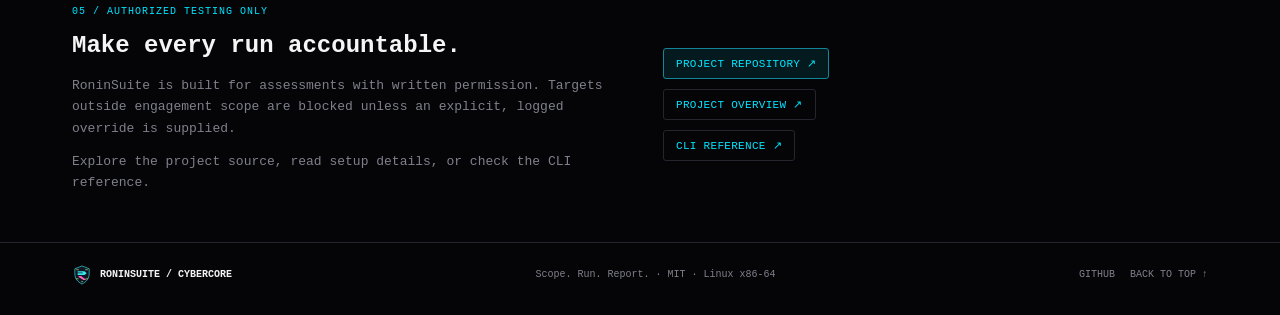
==== commit 98aa2a4a: "Align RoninSuite site with Cybercore Pages style" ====
--- a/docs/index.html
+++ b/docs/index.html
@@ -3,118 +3,79 @@
 <head>
   <meta charset="utf-8">
   <meta name="viewport" content="width=device-width,initial-scale=1">
-  <meta name="description" content="RoninSuite is a portable Linux pentest console for scoped assessments, live tool runs, normalized findings, and polished reports.">
-  <meta name="theme-color" content="#080b12">
-  <meta property="og:title" content="RoninSuite / Cybercore">
+  <meta name="description" content="RoninSuite is a portable Linux pentest console for scoped security assessments, normalized findings, and three-tier reporting.">
+  <meta name="theme-color" content="#050508">
+  <meta property="og:title" content="RoninSuite — Cybercore">
   <meta property="og:description" content="Scope with intent. Run with context. Report with proof.">
-  <meta property="og:type" content="website">
   <meta property="og:url" content="https://cybercore-tech.github.io/RoninSuite/">
-  <title>RoninSuite — Scope. Run. Report. / Cybercore</title>
+  <title>RoninSuite — Cybercore</title>
   <link rel="canonical" href="https://cybercore-tech.github.io/RoninSuite/">
   <link rel="icon" href="assets/ronin-mark.svg" type="image/svg+xml">
+  <link rel="stylesheet" href="css/cybertokens.css">
+  <link rel="stylesheet" href="css/cybercomponents.css">
   <link rel="stylesheet" href="styles.css">
   <script src="app.js" defer></script>
 </head>
 <body>
   <a class="skip" href="#main">Skip to content</a>
-  <header class="top" id="top">
-    <div class="wrap bar">
-      <a class="brand" href="#top" aria-label="RoninSuite home">
-        <img src="assets/ronin-mark.svg" alt="">
-        <span><strong>RONINSUITE</strong><small>CYBERCORE / FIELD SYSTEMS</small></span>
-      </a>
-      <nav aria-label="Primary navigation">
-        <a href="#capabilities">CAPABILITIES</a>
-        <a href="#screens">SCREEN ARCHIVE</a>
-        <a href="#field-kit">FIELD KIT</a>
-      </nav>
-      <div class="theme-picker">
-        <label class="theme-label" for="themeSelect">THEME <b id="themeCount">72</b></label>
-        <select id="themeSelect" aria-label="Choose a Cybercore theme">
-          <option value="">LOADING THEMES…</option>
-        </select>
-      </div>
-      <a class="top-github" href="https://github.com/cybercore-tech/RoninSuite" target="_blank" rel="noreferrer">GITHUB <span aria-hidden="true">↗</span></a>
+  <nav aria-label="Main navigation"><div class="wrap nav-wrap">
+    <a class="brand-row" href="#top"><img src="assets/ronin-mark.svg" alt=""><span>RONINSUITE</span></a>
+    <div class="navlinks"><a href="#capabilities">Capabilities</a><a href="#screens">Screens</a><a href="#field-kit">Field kit</a>
+      <div class="theme-picker-wrap"><button class="theme-picker-btn" id="themePicker" aria-haspopup="true" aria-expanded="false"><span class="swatch-dot" id="currentSwatch"></span><span id="currentThemeLabel">cyberpunk neon</span> ▾</button><div class="theme-menu" id="themeMenu" role="menu"></div></div>
+      <a href="https://github.com/cybercore-tech/RoninSuite" target="_blank" rel="noreferrer">GitHub ↗</a>
     </div>
-  </header>
+  </div></nav>
 
   <main id="main">
-    <section class="wrap hero" aria-labelledby="hero-title">
-      <div class="hero-copy">
-        <p class="eyebrow"><span class="pulse"></span> PORTABLE SECURITY OPERATIONS / LINUX</p>
-        <h1 id="hero-title">Scope with intent.<br><em>Report with proof.</em></h1>
-        <p class="hero-lede">A field-ready console for authorized assessments. Bring your toolchain, engagement scope, evidence, and reports together in one portable workspace.</p>
-        <div class="hero-actions">
-          <a class="button primary" href="#screens">EXPLORE THE INTERFACE <span aria-hidden="true">↓</span></a>
-          <a class="button quiet" href="https://github.com/cybercore-tech/RoninSuite" target="_blank" rel="noreferrer">VIEW SOURCE <span aria-hidden="true">↗</span></a>
-        </div>
-        <div class="hero-proof"><span class="proof-mark">◎</span><span>Every run is checked against engagement scope<br><b>Every decision leaves an audit trail</b></span></div>
+    <header class="hero" id="top"><div class="wrap hero-grid">
+      <div><p class="f-kicker">CYBERCORE / FIELD SYSTEMS · LINUX</p><h1>Scope with intent.<br>Report with proof.</h1>
+        <p class="hero-sub">A portable console for authorized security assessments. Keep engagement scope, tool runs, evidence, and polished reports together in one field-ready workspace.</p>
+        <div class="hero-badges"><span class="badge status-running">12 INTEGRATED TOOLS</span><span class="badge">3 REPORT TIERS</span><span class="badge">72 THEMES</span></div>
+        <div class="hero-cta"><a class="btn-link" href="#screens">Explore the interface ↓</a><a class="btn-ghost" href="https://github.com/cybercore-tech/RoninSuite" target="_blank" rel="noreferrer">View source ↗</a></div>
       </div>
-      <div class="hero-visual">
-        <div class="terminal-window">
-          <div class="window-bar"><div class="window-dots"><i></i><i></i><i></i></div><span>RONINSUITE // DASHBOARD</span><b>FIELD CONSOLE</b></div>
-          <img src="assets/screenshots/dashboard.png" alt="RoninSuite dashboard showing an engagement, findings summary, retest alert, and recent activity">
-          <div class="window-caption"><span><i></i> ENGAGEMENT ACTIVE</span><span>LOCAL / PORTABLE</span></div>
-        </div>
-        <div class="hero-float"><span class="float-icon">↳</span><span><b>01 / SCOPE CHECK</b><small>Targets verified before execution</small></span><span class="float-ok">PASS</span></div>
-        <div class="orbit orbit-one"></div><div class="orbit orbit-two"></div>
+      <div class="hero-screen window"><div class="titlebar"><span class="dot dot-a"></span><span class="dot dot-b"></span><span class="dot dot-c"></span><span class="titlebar-text">RONINSUITE / DASHBOARD</span><span class="badge status-running">SCOPE ACTIVE</span></div><img src="assets/screenshots/dashboard.png" alt="RoninSuite dashboard with engagement context, findings, and recent activity"><div class="window-body hero-caption">ENGAGEMENT LOCAL <span>·</span> EVERY RUN LEAVES AN AUDIT TRAIL</div></div>
+    </div></header>
+
+    <div class="wrap"><div class="seam"><span class="dot"></span><span class="line"></span><span class="dot"></span></div></div>
+    <section class="feature" id="capabilities"><div class="wrap">
+      <div class="f-kicker">01 / Operating model</div><h2 class="section-title">From authorized scope<br>to actionable report.</h2>
+      <p class="section-intro">RoninSuite keeps the engagement record connected while each integrated tool does what it does best.</p>
+      <div class="cap-grid">
+        <article class="card"><div class="card-head"><span class="card-title">01 / SCOPE</span><span class="badge status-running">GATED</span></div><h3>Define the boundary</h3><p class="card-desc">Set in-scope assets, exclusions, test windows, and rules of engagement before a command runs.</p><div class="card-actions"><span class="muted">SCOPE CHECK → AUDIT LOG</span></div></article>
+        <article class="card"><div class="card-head"><span class="card-title">02 / EXECUTE</span><span class="badge status-partial">12 ADAPTERS</span></div><h3>Run with context</h3><p class="card-desc">Launch reconnaissance, scanning, web, and validation tools from one live console.</p><div class="card-actions"><span class="muted">TOOL RUN → LIVE OUTPUT</span></div></article>
+        <article class="card"><div class="card-head"><span class="card-title">03 / FINDINGS</span><span class="badge status-running">NORMALIZED</span></div><h3>Turn output into findings</h3><p class="card-desc">Keep severity, CVSS, evidence, remediation, and status in a consistent record.</p><div class="card-actions"><span class="muted">EVIDENCE → FINDING MODEL</span></div></article>
+        <article class="card"><div class="card-head"><span class="card-title">04 / REPORT</span><span class="badge status-running">3 TIERS</span></div><h3>Deliver the next move</h3><p class="card-desc">Generate executive, technical, and remediation reports in Markdown, HTML, and PDF.</p><div class="card-actions"><span class="muted">REPORT → CLEAR ACTION</span></div></article>
       </div>
-    </section>
+    </div></section>
 
-    <section class="wrap signal-strip" aria-label="RoninSuite at a glance">
-      <div><strong>12</strong><span>INTEGRATED TOOLS</span></div>
-      <div><strong>03</strong><span>REPORT TIERS</span></div>
-      <div><strong>72</strong><span>CYBERCORE THEMES</span></div>
-      <div><strong>01</strong><span>PORTABLE FIELD KIT</span></div>
-      <p>BUILT FOR LINUX <b>·</b> DESIGNED TO TRAVEL</p>
-    </section>
+    <div class="wrap"><div class="seam"><span class="dot"></span><span class="line"></span><span class="dot"></span></div></div>
+    <section class="feature" id="screens"><div class="wrap">
+      <div class="f-kicker">02 / Captured from the application</div><h2 class="section-title">Eight views. One field system.</h2><p class="section-intro">Actual RoninSuite screens and sample report pages. Select a capture to inspect it at full size.</p>
+      <div class="screen-grid">
+        <figure class="screen-card"><button class="screen-image" data-full="assets/screenshots/dashboard.png" aria-label="Open dashboard capture"><img src="assets/screenshots/dashboard.png" alt="Dashboard showing engagement context, findings, retest alert, and recent activity" loading="lazy"></button><figcaption><span class="f-kicker">01 / COMMAND</span><h3>Mission dashboard</h3><p>Engagement context, findings, retest alerts, and recent activity.</p></figcaption></figure>
+        <figure class="screen-card"><button class="screen-image" data-full="assets/screenshots/tool-catalog.png" aria-label="Open tool catalog capture"><img src="assets/screenshots/tool-catalog.png" alt="Integrated security tool catalog" loading="lazy"></button><figcaption><span class="f-kicker">02 / TOOLING</span><h3>Tool catalog</h3><p>Configure a run and stream its output in the console.</p></figcaption></figure>
+        <figure class="screen-card"><button class="screen-image" data-full="assets/screenshots/client-tracking.png" aria-label="Open client tracking capture"><img src="assets/screenshots/client-tracking.png" alt="Client list and remediation progress" loading="lazy"></button><figcaption><span class="f-kicker">03 / CLIENTS</span><h3>Client &amp; retest cadence</h3><p>Track assessment history, remediation progress, and what is due.</p></figcaption></figure>
+        <figure class="screen-card"><button class="screen-image" data-full="assets/screenshots/findings.png" aria-label="Open findings capture"><img src="assets/screenshots/findings.png" alt="Normalized findings with severity and status" loading="lazy"></button><figcaption><span class="f-kicker">04 / FINDINGS</span><h3>Evidence to action</h3><p>Review severity, CVSS, evidence, and remediation status together.</p></figcaption></figure>
+        <figure class="screen-card"><button class="screen-image" data-full="assets/screenshots/updates.png" aria-label="Open updates capture"><img src="assets/screenshots/updates.png" alt="Toolchain and template update status" loading="lazy"></button><figcaption><span class="f-kicker">05 / READINESS</span><h3>Toolchain health</h3><p>Check bundled tools and template freshness before a run.</p></figcaption></figure>
+        <figure class="screen-card"><button class="screen-image" data-full="assets/screenshots/report-executive.png" aria-label="Open executive report capture"><img src="assets/screenshots/report-executive.png" alt="Sample executive report with risk summary" loading="lazy"></button><figcaption><span class="f-kicker">06 / EXECUTIVE</span><h3>Decision-ready summary</h3><p>Risk, scope, and priorities for stakeholders.</p></figcaption></figure>
+        <figure class="screen-card"><button class="screen-image" data-full="assets/screenshots/report-technical.png" aria-label="Open technical report capture"><img src="assets/screenshots/report-technical.png" alt="Sample technical report with detailed findings" loading="lazy"></button><figcaption><span class="f-kicker">07 / TECHNICAL</span><h3>Reproducible detail</h3><p>Findings organized with impact, evidence, and verification context.</p></figcaption></figure>
+        <figure class="screen-card"><button class="screen-image" data-full="assets/screenshots/report-remediation.png" aria-label="Open remediation report capture"><img src="assets/screenshots/report-remediation.png" alt="Sample remediation report with prioritized fixes" loading="lazy"></button><figcaption><span class="f-kicker">08 / REMEDIATION</span><h3>A practical fix path</h3><p>Prioritized actions move teams from finding to verified fix.</p></figcaption></figure>
+      </div><p class="sample-note">ⓘ Screens 06–08 use fictional Acme Widgets sample data.</p>
+    </div></section>
 
-    <section class="section wrap" id="capabilities" aria-labelledby="cap-title">
-      <div class="section-heading">
-        <div><p class="eyebrow">THE OPERATING MODEL / 01</p><h2 id="cap-title">From authorized scope<br>to actionable report.</h2></div>
-        <p>Keep the work connected. RoninSuite coordinates the engagement record while each tool does what it does best.</p>
-      </div>
-      <div class="cap-grid">
-        <article class="cap-card"><span class="cap-index">01</span><div class="cap-symbol">⌖</div><h3>Define the boundary</h3><p>Set in-scope assets, exclusions, test windows, and rules of engagement before a command runs.</p><span class="cap-foot">SCOPE GATE <b>→</b> AUDIT LOG</span></article>
-        <article class="cap-card"><span class="cap-index">02</span><div class="cap-symbol">⟁</div><h3>Run with context</h3><p>Launch integrated reconnaissance, scanning, web, and validation tools from one live console.</p><span class="cap-foot">12 TOOL ADAPTERS <b>→</b> LIVE OUTPUT</span></article>
-        <article class="cap-card"><span class="cap-index">03</span><div class="cap-symbol">◈</div><h3>Turn output into findings</h3><p>Normalize severity, CVSS, evidence, remediation, and status into a consistent record.</p><span class="cap-foot">EVIDENCE <b>→</b> FINDING MODEL</span></article>
-        <article class="cap-card"><span class="cap-index">04</span><div class="cap-symbol">▤</div><h3>Deliver the next move</h3><p>Generate executive, technical, and remediation reports in Markdown, HTML, and PDF.</p><span class="cap-foot">THREE TIERS <b>→</b> CLEAR ACTION</span></article>
-      </div>
-    </section>
+    <div class="wrap"><div class="seam"><span class="dot"></span><span class="line"></span><span class="dot"></span></div></div>
+    <section class="feature" id="field-kit"><div class="wrap f-grid">
+      <div class="f-copy"><div class="f-kicker">03 / Ready when you are</div><h2>A complete kit for the field.</h2><p>The prepared USB bundle carries RoninSuite, its Python runtime, dependencies, native libraries, and 12 integrated pentest tools. Connect it to a supported Linux x86-64 system and start with the doctor check.</p><p><strong>Platform:</strong> Linux x86-64 · glibc 2.44+<br><strong>Workspace:</strong> engagement data travels with the drive</p><a class="btn-link" href="https://github.com/cybercore-tech/RoninSuite/blob/main/USB.md">Read the USB guide ↗</a></div>
+      <div class="kit-window window"><div class="titlebar"><span class="dot dot-a"></span><span class="dot dot-b"></span><span class="dot dot-c"></span><span class="titlebar-text">RONIN / PRE-FLIGHT</span><span class="badge status-running">READY</span></div><div class="window-body"><div class="kit-line"><b>01</b><span>Python runtime</span><em>ON DEVICE</em><strong>✓</strong></div><div class="kit-line"><b>02</b><span>Application dependencies</span><em>ON DEVICE</em><strong>✓</strong></div><div class="kit-line"><b>03</b><span>Integrated tools</span><em>12 ADAPTERS</em><strong>✓</strong></div><div class="kit-line"><b>04</b><span>Scope &amp; audit trail</span><em>ENGAGEMENT LOCAL</em><strong>✓</strong></div><p class="kit-foot">OFFLINE-CAPABLE WORKSPACE</p></div></div>
+    </div></section>
 
-    <section class="screens-section" id="screens" aria-labelledby="screens-title">
-      <div class="wrap">
-        <div class="section-heading screen-heading">
-          <div><p class="eyebrow">CAPTURED FROM THE APPLICATION / 02</p><h2 id="screens-title">Eight views.<br><em>One field system.</em></h2></div>
-          <p>Real RoninSuite screens and sample report pages. Select any frame to inspect the full capture.</p>
-        </div>
-        <div class="screen-grid">
-          <figure class="screen-card screen-wide"><button class="screen-image" data-full="assets/screenshots/dashboard.png" aria-label="Open dashboard screenshot"><img src="assets/screenshots/dashboard.png" alt="Dashboard: active engagement context, findings, overdue retest alert, and recent activity" loading="lazy"><span class="zoom-mark">↗</span></button><figcaption><span class="screen-number">01 / COMMAND</span><h3>Mission dashboard</h3><p>Engagement context, findings at a glance, retest alerts, and recent activity.</p></figcaption></figure>
-          <figure class="screen-card"><button class="screen-image" data-full="assets/screenshots/tool-catalog.png" aria-label="Open tool catalog screenshot"><img src="assets/screenshots/tool-catalog.png" alt="Tools tab: integrated security tool catalog" loading="lazy"><span class="zoom-mark">↗</span></button><figcaption><span class="screen-number">02 / TOOLING</span><h3>Tool catalog</h3><p>Browse adapters, configure a run, and stream output in the console.</p></figcaption></figure>
-          <figure class="screen-card"><button class="screen-image" data-full="assets/screenshots/client-tracking.png" aria-label="Open client tracking screenshot"><img src="assets/screenshots/client-tracking.png" alt="Clients tab: client list and remediation progress" loading="lazy"><span class="zoom-mark">↗</span></button><figcaption><span class="screen-number">03 / CLIENTS</span><h3>Client &amp; retest cadence</h3><p>Track assessment history, remediation progress, and what is due next.</p></figcaption></figure>
-          <figure class="screen-card"><button class="screen-image" data-full="assets/screenshots/findings.png" aria-label="Open findings screenshot"><img src="assets/screenshots/findings.png" alt="Findings view: normalized security findings with severity and status" loading="lazy"><span class="zoom-mark">↗</span></button><figcaption><span class="screen-number">04 / FINDINGS</span><h3>Evidence to action</h3><p>Review severity, CVSS, evidence, and remediation status together.</p></figcaption></figure>
-          <figure class="screen-card"><button class="screen-image" data-full="assets/screenshots/updates.png" aria-label="Open updates screenshot"><img src="assets/screenshots/updates.png" alt="Updates tab: toolchain currency and nuclei template status" loading="lazy"><span class="zoom-mark">↗</span></button><figcaption><span class="screen-number">05 / READINESS</span><h3>Toolchain health</h3><p>Check bundled tools and template freshness before the next run.</p></figcaption></figure>
-          <figure class="screen-card report-card"><button class="screen-image" data-full="assets/screenshots/report-executive.png" aria-label="Open executive report screenshot"><img src="assets/screenshots/report-executive.png" alt="Sample executive report page with risk summary and engagement details" loading="lazy"><span class="zoom-mark">↗</span></button><figcaption><span class="screen-number">06 / EXECUTIVE</span><h3>Decision-ready summary</h3><p>Risk, scope, and priorities presented for stakeholders.</p></figcaption></figure>
-          <figure class="screen-card report-card"><button class="screen-image" data-full="assets/screenshots/report-technical.png" aria-label="Open technical report screenshot"><img src="assets/screenshots/report-technical.png" alt="Sample technical report page with detailed findings" loading="lazy"><span class="zoom-mark">↗</span></button><figcaption><span class="screen-number">07 / TECHNICAL</span><h3>Reproducible detail</h3><p>Findings organized with impact, evidence, and verification context.</p></figcaption></figure>
-          <figure class="screen-card report-card"><button class="screen-image" data-full="assets/screenshots/report-remediation.png" aria-label="Open remediation report screenshot"><img src="assets/screenshots/report-remediation.png" alt="Sample remediation report page with prioritized fix guidance" loading="lazy"><span class="zoom-mark">↗</span></button><figcaption><span class="screen-number">08 / REMEDIATION</span><h3>A practical fix path</h3><p>Prioritized actions help teams move from finding to verified fix.</p></figcaption></figure>
-        </div>
-        <p class="sample-note"><span>ⓘ</span> Screens 06–08 show fictional Acme Widgets sample data included with the project.</p>
-      </div>
-    </section>
+    <div class="wrap"><div class="seam"><span class="dot"></span><span class="line"></span><span class="dot"></span></div></div>
+    <section class="feature" id="themes"><div class="wrap"><div class="f-kicker">04 / Cybercore palette</div><h2 class="section-title">72 themes. Six families.</h2><p class="section-intro">Choose a palette to preview it across the whole page. Every color comes from the Cybercore theme schema.</p><div class="theme-grid" id="themeGrid"></div></div></section>
 
-    <section class="wrap field-kit" id="field-kit" aria-labelledby="kit-title">
-      <div class="kit-copy"><p class="eyebrow">READY WHEN YOU ARE / 03</p><h2 id="kit-title">A complete kit.<br><em>Without setup theatre.</em></h2><p>The prepared USB bundle carries RoninSuite, its Python runtime, dependencies, native libraries, and 12 integrated pentest tools. Plug into a supported Linux x86-64 system and start with the doctor check.</p><div class="kit-specs"><span><b>OS</b> Linux x86-64</span><span><b>LIBC</b> glibc 2.44+</span><span><b>DATA</b> travels with the stick</span></div><a class="button primary" href="https://github.com/cybercore-tech/RoninSuite/blob/main/USB.md">READ THE USB GUIDE <span aria-hidden="true">↗</span></a></div>
-      <div class="kit-panel"><div class="kit-panel-head"><span>RONIN / PRE-FLIGHT</span><span class="ready"><i></i> READY</span></div><div class="kit-line"><b>01</b><span>Python runtime</span><em>ON DEVICE</em><strong>✓</strong></div><div class="kit-line"><b>02</b><span>Application dependencies</span><em>ON DEVICE</em><strong>✓</strong></div><div class="kit-line"><b>03</b><span>Integrated tools</span><em>12 ADAPTERS</em><strong>✓</strong></div><div class="kit-line"><b>04</b><span>Scope &amp; audit trail</span><em>ENGAGEMENT LOCAL</em><strong>✓</strong></div><div class="kit-panel-foot">OFFLINE-CAPABLE WORKSPACE <span>●</span></div></div>
-    </section>
-
-    <section class="wrap closeout">
-      <div><p class="eyebrow">AUTHORIZED TESTING ONLY</p><h2>Make every run<br><em>accountable.</em></h2><p>RoninSuite is built for assessments with written permission. Targets outside engagement scope are blocked unless an explicit, logged override is supplied.</p></div>
-      <div class="closeout-actions"><a class="button primary" href="https://github.com/cybercore-tech/RoninSuite" target="_blank" rel="noreferrer">EXPLORE THE REPOSITORY <span aria-hidden="true">↗</span></a><a class="text-link" href="https://github.com/cybercore-tech/RoninSuite/blob/main/README.md">Read the project overview ↗</a><a class="text-link" href="https://github.com/cybercore-tech/RoninSuite/blob/main/docs/REFERENCE.md">Open the CLI reference ↗</a></div>
-    </section>
+    <div class="wrap"><div class="seam"><span class="dot"></span><span class="line"></span><span class="dot"></span></div></div>
+    <section class="feature"><div class="wrap f-grid rev"><div class="f-copy"><div class="f-kicker">05 / Authorized testing only</div><h2>Make every run accountable.</h2><p>RoninSuite is built for assessments with written permission. Targets outside engagement scope are blocked unless an explicit, logged override is supplied.</p><p>Explore the project source, read setup details, or check the CLI reference.</p></div><div class="close-links"><a class="btn-link" href="https://github.com/cybercore-tech/RoninSuite">Project repository ↗</a><a class="btn-ghost" href="https://github.com/cybercore-tech/RoninSuite/blob/main/README.md">Project overview ↗</a><a class="btn-ghost" href="https://github.com/cybercore-tech/RoninSuite/blob/main/docs/REFERENCE.md">CLI reference ↗</a></div></div></section>
   </main>
-
-  <footer class="footer"><div class="wrap footer-inner"><a class="brand" href="#top"><img src="assets/ronin-mark.svg" alt=""><span><strong>RONINSUITE</strong><small>CYBERCORE / FIELD SYSTEMS</small></span></a><p>Scope. Run. Report.<br><span>MIT licensed · Built for Linux</span></p><a class="back-top" href="#top">BACK TO TOP ↑</a></div></footer>
-
+  <footer><div class="wrap foot-row"><a class="foot-brand" href="#top"><img src="assets/ronin-mark.svg" alt=""><strong>RONINSUITE / CYBERCORE</strong></a><span>Scope. Run. Report. · MIT · Linux x86-64</span><div class="foot-links"><a href="https://github.com/cybercore-tech/RoninSuite">GitHub</a><a href="#top">Back to top ↑</a></div></div></footer>
   <dialog class="lightbox" id="lightbox" aria-label="Screenshot viewer"><button class="lightbox-close" type="button" aria-label="Close screenshot">×</button><img src="" alt="Full-size RoninSuite screenshot"></dialog>
 </body>
 </html>
--- a/docs/css/cybertokens.css
+++ b/docs/css/cybertokens.css
@@ -0,0 +1,88 @@
+/*
+ * cybertokens — shared typography, spacing & sizing tokens for the
+ * Cybercore Systems Framework.
+ *
+ * Colours are NOT here — they live in schema/cybergrid.json and are
+ * emitted as `--bg --fg --acid --cyan …` by each app's theme layer.
+ * This file is *everything else*: fonts, a type scale, spacing, radii,
+ * motion, z-index. Drop it in any project (cyberdesk, cyberdeck,
+ * cyberterm, a website …) so the feel stays consistent.
+ *
+ * Load order:  reset  →  cybertokens.css  →  theme colours  →  components
+ *
+ * v0.3.0
+ */
+
+:root {
+  /* ── font families ─────────────────────────────────────────── */
+  --font-mono: "JetBrains Mono", ui-monospace, "SFMono-Regular", "SF Mono",
+    Menlo, Consolas, "Liberation Mono", monospace;
+  --font-ui: "Inter", -apple-system, BlinkMacSystemFont, "Segoe UI", Roboto,
+    "Helvetica Neue", Arial, sans-serif;
+  --font-display: var(--font-mono);      /* headings; override per project */
+
+  /* ── type scale — 1.20 (minor third), 16px body ───────────── */
+  --fs-0: 0.694rem;   /* ~11px  micro / captions / badges     */
+  --fs-1: 0.833rem;   /* ~13px  small / labels / chrome text  */
+  --fs-2: 1rem;       /*  16px  body                          */
+  --fs-3: 1.20rem;    /* ~19px  h4 / lead                     */
+  --fs-4: 1.44rem;    /* ~23px  h3                            */
+  --fs-5: 1.728rem;   /* ~28px  h2                            */
+  --fs-6: 2.074rem;   /* ~33px  h1                            */
+  --fs-7: 2.488rem;   /* ~40px  display                       */
+
+  /* ── line heights ─────────────────────────────────────────── */
+  --lh-tight: 1.15;
+  --lh-snug: 1.35;
+  --lh-normal: 1.6;
+  --lh-loose: 1.85;
+
+  /* ── weights ──────────────────────────────────────────────── */
+  --fw-regular: 400;
+  --fw-medium: 500;
+  --fw-semibold: 600;
+  --fw-bold: 700;
+
+  /* ── letter-spacing ───────────────────────────────────────── */
+  --tracking-tight: -0.01em;
+  --tracking-normal: 0em;
+  --tracking-wide: 0.04em;
+  --tracking-caps: 0.08em;               /* uppercase chrome labels */
+
+  /* ── spacing scale — 0.25rem step ─────────────────────────── */
+  --space-0: 0;
+  --space-1: 0.25rem;
+  --space-2: 0.5rem;
+  --space-3: 0.75rem;
+  --space-4: 1rem;
+  --space-5: 1.5rem;
+  --space-6: 2rem;
+  --space-7: 3rem;
+  --space-8: 4rem;
+
+  /* ── radii ────────────────────────────────────────────────── */
+  --radius-sharp: 2px;                   /* cybercore default — terminal feel */
+  --radius-sm: 4px;
+  --radius-md: 8px;
+  --radius-lg: 14px;
+  --radius-pill: 999px;
+  --radius: var(--radius-sharp);
+
+  /* ── borders ──────────────────────────────────────────────── */
+  --border-hair: 1px;
+  --border-accent: 3px;
+
+  /* ── motion ───────────────────────────────────────────────── */
+  --ease-out: cubic-bezier(0.2, 0.8, 0.2, 1);
+  --ease-in-out: cubic-bezier(0.65, 0, 0.35, 1);
+  --dur-fast: 0.12s;
+  --dur-mid: 0.24s;
+  --dur-slow: 0.5s;
+
+  /* ── z-index ladder ───────────────────────────────────────── */
+  --z-base: 1;
+  --z-sticky: 10;
+  --z-popover: 60;
+  --z-modal: 100;
+  --z-toast: 200;
+}
--- a/docs/css/cybercomponents.css
+++ b/docs/css/cybercomponents.css
@@ -0,0 +1,492 @@
+/*
+ * cybercomponents — shared UI component styles for the Cybercore Systems
+ * Framework: cards, status badges, data tables, form inputs, popup
+ * viewers, and the theme-picker dropdown itself.
+ *
+ * Colours come from the active CYBERGRID theme (--bg --fg --acid --pink
+ * --purple --cyan --orange --red --panel --line --muted, emitted per
+ * theme by each app's theme layer) and typography/spacing from
+ * cybertokens.css — nothing here is hardcoded. Swapping the theme
+ * repaints every component below with it.
+ *
+ * Promoted out of cyberdeck's static/ui.css (2026-09-17) once a second
+ * app (cyberdesk) needed the same cards/badges/tables/theme-picker —
+ * app-specific things (self-hosted fonts, backdrop scanline/glow
+ * effects, folder-tag chips) stayed local to cyberdeck rather than
+ * coming along; this file is deliberately just the reusable core.
+ *
+ * Load order:  reset  →  cybertokens.css  →  theme colours  →  cybercomponents.css
+ *
+ * v1.0.0
+ */
+
+* { box-sizing: border-box; }
+
+/* Author styles always beat the browser's default `[hidden]{display:none}`
+   UA rule regardless of selector specificity — without this, any element
+   that's both `[hidden]` AND has its own `display:` declaration (like
+   `.viewer-overlay{display:flex}` below) shows up whether or not the
+   `hidden` attribute is set, and toggling `el.hidden` in JS does nothing
+   visible. Keep this reset above every other rule in the file. */
+[hidden] { display: none !important; }
+
+html {
+  scrollbar-width: thin;
+  scrollbar-color: var(--purple) var(--bg);
+  /* Tells the browser to draw its OWN native widgets — the <input
+     type="color"> picker popup, native scrollbars, form control chrome —
+     in dark mode. Without this, that popup (which isn't our HTML/CSS at
+     all, it's the browser's own UI) defaults to a plain white background
+     no matter how dark the rest of the page is. */
+  color-scheme: dark;
+}
+
+body {
+  background: var(--bg);
+  color: var(--fg);
+  font-family: var(--font-mono, monospace);
+  font-size: 13px;
+  margin: 0;
+  position: relative;
+}
+
+/* Uppercase, letter-spaced chrome text everywhere — the terminal/HUD feel
+   this family is going for. Scoped to real UI chrome (buttons, titlebars,
+   badges, card titles) rather than a blanket `body *` rule, so actual
+   content rendered in `.markdown-body` stays normal-case and readable as
+   prose, not shouted. */
+button, .btn-link, .btn-ghost, .titlebar-text, .card-title, .field-label {
+  text-transform: uppercase;
+  letter-spacing: 0.3px;
+}
+
+/* --------------------------------------------------------------------------
+   Scrollbars — page and every internally-scrolling panel
+   -------------------------------------------------------------------------- */
+::-webkit-scrollbar { width: 10px; height: 10px; }
+::-webkit-scrollbar-track { background: var(--bg); }
+::-webkit-scrollbar-thumb {
+  background: linear-gradient(180deg, var(--cyan), var(--purple));
+  border-radius: 5px;
+  border: 2px solid var(--bg);
+}
+::-webkit-scrollbar-thumb:hover { background: linear-gradient(180deg, var(--pink), var(--purple)); }
+::-webkit-scrollbar-corner { background: var(--bg); }
+
+/* --------------------------------------------------------------------------
+   Top bar
+   -------------------------------------------------------------------------- */
+.topbar {
+  display: flex; align-items: center; justify-content: space-between;
+  padding: 1rem 1.5rem;
+  border-bottom: 1px solid var(--line);
+  background: color-mix(in srgb, var(--bg) 85%, transparent);
+  backdrop-filter: blur(6px);
+  position: sticky; top: 0; z-index: 10;
+}
+.brand { font-weight: 700; font-size: 1.1rem; letter-spacing: 0.5px; text-shadow: 0 0 10px color-mix(in srgb, var(--pink) 50%, transparent); }
+.brand-accent { color: var(--cyan); text-shadow: 0 0 10px color-mix(in srgb, var(--cyan) 60%, transparent); }
+.topbar-right { display: flex; align-items: center; gap: 0.75rem; }
+.topbar-nav { display: flex; align-items: center; gap: 0.5rem; }
+
+/* --------------------------------------------------------------------------
+   Theme picker — a custom dropdown, not a native <select>. Chromium
+   forces its own system-blue highlight on the selected/hovered <option>
+   with zero author override available, which never matched the active
+   theme regardless of what CSS was tried against it.
+   -------------------------------------------------------------------------- */
+/* inline-block, not the div default of block — this only ever looked
+   right in the topbar by accident, because flex sizing there happens to
+   shrink a block child to its content width anyway. Anywhere it sits in
+   a plain block context, a block-level wrapper stretches to the full
+   width of its container, and `right: 0` on the dropdown then anchors to
+   that far edge instead of the button actually sitting at the start of
+   it. */
+.theme-dropdown-wrap { position: relative; display: inline-block; }
+#theme-picker-btn { text-transform: uppercase; letter-spacing: 0.3px; font-size: 0.78rem; gap: 0.4rem; }
+.caret-down { font-size: 0.65em; color: var(--muted); }
+/* position: fixed, not absolute — an ancestor with overflow:hidden clips
+   an absolutely-positioned descendant the moment it extends past that
+   ancestor's own bounds, which looks exactly like a z-index bug (the
+   dropdown appearing to vanish/get cut off) but isn't one. `fixed`
+   escapes that clipping since plain overflow:hidden alone doesn't
+   establish a containing block for it. top/left are set by JS
+   (toggleDropdown) from the button's real on-screen position; the values
+   below are just an unused fallback. */
+.theme-dropdown {
+  position: fixed; top: 0; left: 0; z-index: 1001;
+  width: 220px; max-height: 60vh; overflow-y: auto;
+  background: var(--panel); border: 1px solid var(--line); border-radius: 3px;
+  box-shadow: 0 16px 40px rgba(0,0,0,0.5);
+  padding: 0.3rem 0;
+}
+.theme-group-label {
+  color: var(--cyan); font-weight: 700; font-size: 0.68rem; letter-spacing: 0.4px;
+  text-transform: uppercase; padding: 0.5rem 0.8rem 0.2rem;
+}
+.theme-item {
+  padding: 0.35rem 0.8rem; font-size: 0.78rem; text-transform: uppercase;
+  color: var(--fg); cursor: pointer; letter-spacing: 0.2px;
+  transition: background 0.1s ease, color 0.1s ease;
+}
+.theme-item:hover { background: color-mix(in srgb, var(--cyan) 16%, transparent); color: var(--cyan); }
+.theme-item.selected { background: color-mix(in srgb, var(--acid) 18%, transparent); color: var(--acid); font-weight: 700; }
+
+.btn-ghost {
+  background: transparent; color: var(--cyan); border: 1px solid var(--line);
+  padding: 0.4rem 0.8rem; border-radius: 3px; text-decoration: none; font-size: 0.85rem;
+  transition: border-color 0.15s ease, box-shadow 0.15s ease;
+}
+.btn-ghost:hover { border-color: var(--cyan); box-shadow: 0 0 10px color-mix(in srgb, var(--cyan) 30%, transparent); }
+.btn-ghost.active { color: var(--acid); border-color: var(--acid); }
+
+/* Deliberately no bare `main { ... }` rule here. That's page-shell
+   layout (max-width/centering/padding for the whole content area), not
+   a reusable component — it belongs to whatever app-shell each
+   consuming app already has (cyberdesk's own is a CSS grid with a
+   sidebar; `main` is already its 1fr column and doesn't need or want a
+   competing max-width/margin:auto fighting that). A version of this
+   file once had `main { max-width: 1300px; margin: 0 auto; padding:
+   1.5rem; }` — cyberdeck's own convention — and it silently broke every
+   existing cyberdesk page's layout (content capped and re-centered
+   instead of filling the grid column) the moment cyberdesk linked this
+   stylesheet in. Give a wrapper *class* (like cyberdesk's own `.wrap`)
+   this treatment in the consuming app instead, never the bare element
+   selector, in a file every app on the page links. */
+
+/* Page header pane — a calm dark panel (not itself saturated purple, so
+   it doesn't fight with the title pill sitting inside it). */
+.dash-head {
+  background: color-mix(in srgb, var(--panel) 55%, var(--bg));
+  border: 1px solid color-mix(in srgb, var(--purple) 30%, transparent);
+  border-radius: 4px;
+  padding: 1rem 1.25rem;
+  margin-bottom: 1.5rem;
+  box-shadow: 0 0 24px -8px color-mix(in srgb, var(--purple) 45%, transparent),
+              inset 0 1px 0 color-mix(in srgb, var(--fg) 6%, transparent);
+}
+/* The title itself is a real pill — a filled, bordered, glowing badge,
+   same visual weight as a .btn-link chip — not just glowing bare text. */
+.dash-head h1 {
+  display: inline-flex;
+  align-items: center;
+  gap: 0.35rem;
+  margin: 0 0 0.5rem;
+  padding: 0.15rem 0.65rem;
+  border-radius: 14px;
+  font-size: 0.82rem;
+  text-transform: uppercase;
+  letter-spacing: 0.5px;
+  color: var(--purple);
+  background: linear-gradient(135deg, color-mix(in srgb, var(--purple) 24%, transparent), color-mix(in srgb, var(--purple) 8%, transparent));
+  border: 1px solid color-mix(in srgb, var(--purple) 50%, transparent);
+}
+.dash-head h1::before {
+  content: "◆";
+  font-size: 0.75em;
+  filter: drop-shadow(0 0 3px color-mix(in srgb, var(--purple) 80%, transparent));
+}
+@media (prefers-reduced-motion: no-preference) {
+  .dash-head h1 { animation: title-pulse 3s ease-in-out infinite; }
+  @keyframes title-pulse {
+    0%, 100% { box-shadow: 0 0 8px -2px color-mix(in srgb, var(--purple) 50%, transparent); }
+    50% { box-shadow: 0 0 16px 1px color-mix(in srgb, var(--purple) 80%, transparent); }
+  }
+}
+.dash-head p { font-size: 0.75rem; }
+.muted { color: var(--muted); }
+
+/* --------------------------------------------------------------------------
+   Category sections
+   -------------------------------------------------------------------------- */
+.cat-section { margin-top: 2rem; }
+.cat-head {
+  display: flex; align-items: baseline; gap: 0.6rem; margin-bottom: 0.75rem;
+  border-left: 3px solid var(--cat-color, var(--line));
+  padding-left: 0.6rem; padding-bottom: 0.4rem;
+  cursor: pointer; list-style: none; user-select: none;
+}
+.cat-head::-webkit-details-marker { display: none; }
+.cat-head h2 {
+  margin: 0; font-size: 1rem; letter-spacing: 0.4px; text-transform: uppercase;
+  color: var(--fg); text-shadow: 0 0 8px color-mix(in srgb, var(--purple) 35%, transparent);
+}
+.cat-count {
+  background: color-mix(in srgb, var(--cat-color, var(--muted)) 15%, transparent);
+  border: 1px solid var(--cat-color, var(--line));
+  color: var(--cat-color, var(--muted));
+  border-radius: 10px;
+  padding: 0.05rem 0.5rem;
+  font-size: 0.7rem;
+}
+.cat-caret {
+  display: inline-block; color: var(--cat-color, var(--muted));
+  transition: transform 0.15s ease; font-size: 0.8em;
+}
+details[open] > .cat-head .cat-caret { transform: rotate(90deg); }
+
+.grid {
+  display: grid;
+  grid-template-columns: repeat(auto-fill, minmax(280px, 1fr));
+  gap: 1rem;
+}
+
+/* --------------------------------------------------------------------------
+   Cards — a soft sheen sweeps in on hover, plus a glow that matches
+   whatever status color the card is currently showing.
+   -------------------------------------------------------------------------- */
+.card {
+  --glow: var(--line);
+  background: var(--panel); border: 1px solid var(--line); border-radius: 3px;
+  padding: 1rem; position: relative; overflow: hidden;
+  transition: border-color 0.2s ease, box-shadow 0.25s ease;
+}
+.card::before {
+  content: ""; position: absolute; inset: -40% -40% auto -40%; height: 140%;
+  background: radial-gradient(ellipse at top, color-mix(in srgb, var(--glow) 15%, transparent), transparent 70%);
+  opacity: 0; transition: opacity 0.25s ease; pointer-events: none;
+}
+.card:hover { border-color: var(--glow); box-shadow: 0 10px 28px rgba(0,0,0,0.35), 0 0 24px color-mix(in srgb, var(--glow) 35%, transparent); }
+.card:hover::before { opacity: 1; }
+
+.card-head { display: flex; justify-content: space-between; align-items: center; margin-bottom: 0.4rem; position: relative; }
+.card-title { font-weight: 600; }
+.card-desc { font-size: 0.8rem; color: var(--muted); margin: 0 0 0.5rem; position: relative; }
+.card-meta { font-size: 0.72rem; margin: 0 0 0.7rem; position: relative; }
+.card-meta code {
+  background: var(--bg); border: 1px solid var(--line); padding: 0.1rem 0.35rem;
+  border-radius: 3px; color: var(--muted);
+}
+
+/* Status pills. `status-running`/`status-partial`/`status-stopped`/
+   `status-unknown` read naturally for live process status; PASS/FAIL/
+   WARN/UNKNOWN validation-gate style status maps onto the same four
+   (running≈pass, stopped≈n/a, partial≈warn, unknown≈unknown) rather than
+   inventing a parallel set of classes for the same four-color meaning. */
+.badge {
+  font-size: 0.7rem; font-weight: 700; padding: 0.2rem 0.5rem; border-radius: 3px;
+  letter-spacing: 0.4px; white-space: nowrap;
+}
+.status-running { background: rgba(0,0,0,0.2); color: var(--acid); border: 1px solid var(--acid); text-shadow: 0 0 6px color-mix(in srgb, var(--acid) 60%, transparent); }
+.status-partial { background: rgba(0,0,0,0.2); color: var(--orange); border: 1px solid var(--orange); text-shadow: 0 0 6px color-mix(in srgb, var(--orange) 60%, transparent); }
+.status-stopped { background: rgba(0,0,0,0.2); color: var(--muted); border: 1px solid var(--line); }
+.status-unknown { background: rgba(0,0,0,0.2); color: var(--red); border: 1px solid var(--red); text-shadow: 0 0 6px color-mix(in srgb, var(--red) 60%, transparent); }
+
+.card:has(.status-running) { --glow: var(--acid); }
+.card:has(.status-partial) { --glow: var(--orange); }
+.card:has(.status-unknown) { --glow: var(--red); }
+
+.card-actions { display: flex; flex-wrap: wrap; gap: 0.4rem; position: relative; }
+.card-actions button, .card-actions a.btn-link {
+  background: var(--bg); color: var(--cyan); border: 1px solid var(--line);
+  padding: 0.35rem 0.7rem; border-radius: 3px; font-family: inherit; font-size: 0.78rem;
+  cursor: pointer; text-decoration: none;
+  display: inline-flex; align-items: center; justify-content: center; line-height: 1.2;
+  transition: border-color 0.15s ease, box-shadow 0.15s ease, opacity 0.15s ease;
+}
+.card-actions button:hover, .card-actions a.btn-link:hover {
+  border-color: var(--cyan); box-shadow: 0 0 10px color-mix(in srgb, var(--cyan) 30%, transparent);
+}
+.card-actions button:disabled { opacity: 0.4; cursor: not-allowed; box-shadow: none; }
+
+/* .btn-link as a real standalone button, not just styled when nested
+   inside .card-actions — usable anywhere (a table cell, a plain
+   paragraph) as a small pill-shaped link/button. */
+.btn-link {
+  display: inline-flex; align-items: center; justify-content: center; line-height: 1.2;
+  background: color-mix(in srgb, var(--cyan) 12%, transparent);
+  color: var(--cyan); border: 1px solid color-mix(in srgb, var(--cyan) 45%, transparent);
+  padding: 0.22rem 0.6rem; border-radius: 3px; font-size: 0.72rem;
+  text-decoration: none; cursor: pointer;
+  transition: background 0.15s ease, border-color 0.15s ease, box-shadow 0.15s ease;
+}
+.btn-link:hover {
+  background: color-mix(in srgb, var(--cyan) 22%, transparent);
+  border-color: var(--cyan);
+  box-shadow: 0 0 10px color-mix(in srgb, var(--cyan) 30%, transparent);
+}
+
+/* --------------------------------------------------------------------------
+   Windows — a titlebar-and-dots chrome frame for grouping content
+   -------------------------------------------------------------------------- */
+.window {
+  background: var(--panel); border: 1px solid var(--line); border-radius: 4px; overflow: hidden;
+  box-shadow: 0 16px 40px rgba(0,0,0,0.45), inset 0 1px 0 color-mix(in srgb, var(--fg) 6%, transparent);
+  position: relative;
+}
+.window::before {
+  content: ""; position: absolute; inset: 0 0 auto 0; height: 1px;
+  background: linear-gradient(90deg, transparent, color-mix(in srgb, var(--cyan) 50%, transparent), transparent);
+}
+.titlebar { display: flex; align-items: center; gap: 6px; padding: 0.7rem 1.1rem; background: color-mix(in srgb, var(--panel) 70%, var(--bg)); border-bottom: 1px solid var(--line); position: relative; }
+.dot { width: 10px; height: 10px; border-radius: 50%; }
+.dot-a { background: var(--pink); box-shadow: 0 0 6px 1px color-mix(in srgb, var(--pink) 70%, transparent); }
+.dot-b { background: var(--purple); box-shadow: 0 0 6px 1px color-mix(in srgb, var(--purple) 70%, transparent); }
+.dot-c { background: var(--cyan); box-shadow: 0 0 6px 1px color-mix(in srgb, var(--cyan) 70%, transparent); }
+.titlebar-text { margin-left: 8px; font-size: 0.8rem; color: var(--muted); }
+.window-body { padding: 1.25rem; }
+
+.log-view {
+  background: var(--bg); border: 1px solid var(--line); border-radius: 3px;
+  padding: 1rem; overflow-x: auto; white-space: pre-wrap; font-size: 0.82rem;
+  line-height: 1.5; max-height: 75vh; overflow-y: auto;
+  scrollbar-width: thin; scrollbar-color: var(--cyan) var(--panel);
+}
+code { font-family: var(--font-mono, monospace); }
+
+/* --------------------------------------------------------------------------
+   Data table
+   -------------------------------------------------------------------------- */
+.res-table { width: 100%; border-collapse: collapse; font-size: 0.8rem; background: var(--bg); border: 1px solid var(--line); border-radius: 3px; overflow: hidden; }
+.res-table th, .res-table td { text-align: left; padding: 0.5rem 0.7rem; border-bottom: 1px solid var(--line); }
+.res-table th { color: var(--muted); font-size: 0.7rem; letter-spacing: 0.4px; text-transform: uppercase; background: color-mix(in srgb, var(--panel) 60%, var(--bg)); }
+.res-table tr:last-child td { border-bottom: none; }
+.res-table tr:hover td { background: color-mix(in srgb, var(--cyan) 6%, transparent); }
+.empty-state { color: var(--muted); font-size: 0.85rem; padding: 1.5rem; text-align: center; border: 1px dashed var(--line); border-radius: 3px; }
+
+/* --------------------------------------------------------------------------
+   Text/select inputs
+   -------------------------------------------------------------------------- */
+.text-input {
+  background-color: var(--bg);
+  color: var(--fg);
+  border: 1px solid var(--line);
+  border-radius: 3px;
+  padding: 0.5rem 0.7rem;
+  font-family: inherit;
+  font-size: 0.85rem;
+}
+.text-input:focus { outline: none; border-color: var(--cyan); box-shadow: 0 0 0 1px var(--cyan); }
+
+/* Native <select> chrome ignores background-color in some browsers unless
+   appearance is reset; also style the popup option list itself — limited
+   cross-browser support, but Firefox/Chromium both honor it. */
+select.text-input {
+  appearance: none;
+  -webkit-appearance: none;
+  -moz-appearance: none;
+  background-image: linear-gradient(45deg, transparent 50%, var(--cyan) 50%),
+                     linear-gradient(135deg, var(--cyan) 50%, transparent 50%);
+  background-position: calc(100% - 16px) center, calc(100% - 11px) center;
+  background-size: 5px 5px, 5px 5px;
+  background-repeat: no-repeat;
+  padding-right: 2rem;
+  cursor: pointer;
+}
+select.text-input option {
+  background-color: var(--panel);
+  color: var(--fg);
+}
+
+/* --------------------------------------------------------------------------
+   Rendered markdown — headers/code/tables themed with the active
+   CYBERGRID palette instead of one flat grey text dump.
+   -------------------------------------------------------------------------- */
+.markdown-body {
+  background: var(--bg); border: 1px solid var(--line); border-radius: 3px;
+  padding: 1.25rem 1.5rem; max-height: 75vh; overflow-y: auto; line-height: 1.6;
+}
+.markdown-body h1, .markdown-body h2, .markdown-body h3 {
+  color: var(--cyan); text-shadow: 0 0 8px color-mix(in srgb, var(--cyan) 30%, transparent);
+  border-bottom: 1px solid var(--line); padding-bottom: 0.3rem; margin-top: 1.4rem;
+}
+.markdown-body h1:first-child { margin-top: 0; }
+.markdown-body h2 { color: var(--purple); }
+.markdown-body h3 { color: var(--pink); font-size: 1rem; border-bottom: none; }
+.markdown-body a { color: var(--cyan); }
+.markdown-body strong { color: var(--acid); }
+.markdown-body code {
+  background: color-mix(in srgb, var(--cyan) 12%, var(--panel));
+  color: var(--cyan);
+  border: 1px solid color-mix(in srgb, var(--cyan) 35%, transparent);
+  border-radius: 3px;
+  padding: 0.1rem 0.35rem; font-size: 0.85em;
+}
+.markdown-body pre {
+  background: var(--panel); border: 1px solid var(--line); border-radius: 3px;
+  padding: 0.9rem; overflow-x: auto;
+}
+.markdown-body pre code { background: none; border: none; padding: 0; color: var(--fg); }
+.markdown-body table { width: 100%; border-collapse: collapse; margin: 0.75rem 0; }
+.markdown-body th, .markdown-body td { text-align: left; padding: 0.4rem 0.6rem; border-bottom: 1px solid var(--line); }
+.markdown-body th { color: var(--muted); text-transform: uppercase; font-size: 0.72rem; background: color-mix(in srgb, var(--panel) 60%, var(--bg)); }
+.markdown-body ul, .markdown-body ol { padding-left: 1.4rem; }
+.markdown-body hr { border: none; border-top: 1px solid var(--line); margin: 1rem 0; }
+.markdown-body blockquote { border-left: 3px solid var(--purple); margin: 0.6rem 0; padding: 0.2rem 0.8rem; color: var(--muted); }
+
+/* --------------------------------------------------------------------------
+   Popup viewer — a sized modal for "view" links/actions, instead of a
+   full page navigation. Also the frame the custom theme creator uses.
+   -------------------------------------------------------------------------- */
+.viewer-overlay {
+  position: fixed; inset: 0; background: rgba(0,0,0,0.75); z-index: 1000;
+  display: flex; align-items: center; justify-content: center; padding: 2rem;
+}
+/* Lighter scrim specifically for the theme creator — the whole point is
+   watching the real page repaint live as colors change, which a near-
+   opaque backdrop mostly defeats. */
+#theme-creator-overlay { background: rgba(0,0,0,0.35); }
+.viewer-window {
+  width: min(900px, 100%); max-height: 85vh; display: flex; flex-direction: column;
+}
+.viewer-body { padding: 0; overflow: hidden; flex: 1; display: flex; flex-direction: column; min-height: 0; }
+.viewer-body .markdown-body { max-height: none; flex: 1; overflow-y: auto; border: none; border-radius: 0; }
+
+/* --------------------------------------------------------------------------
+   Custom theme creator — wider than the plain popup, with a real
+   live-preview column (not just "peek at the page behind the modal",
+   which the modal's own backdrop mostly defeats).
+   -------------------------------------------------------------------------- */
+.ct-window { width: min(1200px, 96vw); }
+.ct-layout {
+  display: grid; grid-template-columns: minmax(0, 1.1fr) minmax(0, 1fr);
+  gap: 0; flex: 1; min-height: 0; overflow: hidden;
+}
+.ct-controls { padding: 1.25rem; overflow-y: auto; }
+.ct-preview {
+  padding: 1.25rem; overflow-y: auto;
+  background: var(--bg); border-left: 1px solid var(--line);
+}
+@media (max-width: 800px) {
+  .ct-layout { grid-template-columns: 1fr; }
+  .ct-preview { border-left: none; border-top: 1px solid var(--line); }
+}
+.viewer-actions { display: flex; gap: 0.5rem; padding: 0.6rem 1rem; border-top: 1px solid var(--line); justify-content: flex-end; }
+.viewer-actions button, .viewer-actions a {
+  background: var(--bg); color: var(--cyan); border: 1px solid var(--line);
+  padding: 0.35rem 0.9rem; border-radius: 3px; font-family: inherit; font-size: 0.8rem;
+  cursor: pointer; text-decoration: none;
+  transition: border-color 0.15s ease, box-shadow 0.15s ease;
+}
+.viewer-actions button:hover, .viewer-actions a:hover {
+  border-color: var(--cyan); box-shadow: 0 0 10px color-mix(in srgb, var(--cyan) 30%, transparent);
+}
+
+.win-close {
+  position: absolute; right: 1rem; top: 50%; transform: translateY(-50%);
+  color: var(--muted); text-decoration: none; font-size: 0.85rem;
+  width: 22px; height: 22px; display: flex; align-items: center; justify-content: center;
+  border-radius: 3px; border: 1px solid transparent;
+  transition: color 0.15s ease, border-color 0.15s ease, background 0.15s ease;
+}
+.win-close:hover { color: var(--red); border-color: var(--red); background: color-mix(in srgb, var(--red) 10%, transparent); }
+
+/* --------------------------------------------------------------------------
+   Custom theme creator — swatch controls
+   -------------------------------------------------------------------------- */
+.field-label { display: block; font-size: 0.8rem; color: var(--muted); margin-bottom: 0.3rem; }
+.ct-grid { display: grid; grid-template-columns: repeat(auto-fill, minmax(120px, 1fr)); gap: 0.6rem; }
+.ct-swatch {
+  display: flex; flex-direction: column; gap: 0.3rem; align-items: center;
+  font-size: 0.72rem; color: var(--muted); text-transform: uppercase;
+}
+.ct-swatch input[type="color"] {
+  width: 100%; height: 2.2rem; border: 1px solid var(--line); border-radius: 3px;
+  background: var(--bg); cursor: pointer; padding: 2px;
+}
+
+@media (max-width: 640px) {
+  .topbar { flex-direction: column; gap: 0.6rem; align-items: stretch; }
+  .grid { grid-template-columns: 1fr; }
+  .viewer-overlay { padding: 0.5rem; }
+}
--- a/docs/styles.css
+++ b/docs/styles.css
@@ -1 +1,9 @@
-:root{color-scheme:dark;--bg:#080b12;--panel:#101724;--panel-raised:#141e2c;--line:#2a3545;--text:#eff5ff;--muted:#a6b5cb;--accent:#38e8ed;--accent2:#ff63bb;--accent3:#bcfa70;--purple:#9e70ff;--orange:#ffc06a;--danger:#ff637d;--shadow:0 24px 80px #0007;--mono:"JetBrains Mono","SFMono-Regular",Consolas,monospace;--sans:Inter,ui-sans-serif,system-ui,-apple-system,"Segoe UI",sans-serif}*{box-sizing:border-box}html{scroll-behavior:smooth;scroll-padding-top:104px}body{margin:0;background:var(--bg);color:var(--text);font:16px/1.65 var(--sans);overflow-x:hidden}body:before{content:"";position:absolute;inset:0 0 auto;height:1050px;z-index:-1;pointer-events:none;background:radial-gradient(ellipse at 80% 14%,color-mix(in srgb,var(--accent) 12%,transparent),transparent 52%),linear-gradient(color-mix(in srgb,var(--line) 29%,transparent) 1px,transparent 1px),linear-gradient(90deg,color-mix(in srgb,var(--line) 29%,transparent) 1px,transparent 1px);background-size:auto,60px 60px,60px 60px;mask-image:linear-gradient(#000 0%,transparent 86%)}a{color:inherit;text-decoration:none}button,select{font:inherit}button,a,select{-webkit-tap-highlight-color:transparent}button{cursor:pointer}a:focus-visible,button:focus-visible,select:focus-visible{outline:2px solid var(--accent);outline-offset:4px}.wrap{width:min(1240px,calc(100% - 64px));margin-inline:auto}.skip{position:fixed;z-index:30;top:-100px;left:12px;padding:10px 16px;background:var(--accent);color:var(--bg);font:700 12px var(--mono)}.skip:focus{top:12px}.top{position:sticky;top:0;z-index:20;border-bottom:1px solid color-mix(in srgb,var(--line) 85%,transparent);background:color-mix(in srgb,var(--bg) 93%,transparent);backdrop-filter:blur(18px)}.bar{min-height:82px;display:flex;align-items:center;gap:30px}.brand{display:flex;align-items:center;gap:11px;margin-right:auto;flex:none}.brand img{width:39px;height:39px;filter:drop-shadow(0 0 12px color-mix(in srgb,var(--accent) 45%,transparent))}.brand strong{display:block;font:700 15px/1.4 var(--mono);letter-spacing:.1em}.brand small{display:block;color:var(--muted);font:9px/1.5 var(--mono);letter-spacing:.17em}.bar nav{display:flex;gap:24px}.bar nav a,.top-github{font:10px var(--mono);letter-spacing:.11em;color:var(--muted);transition:color .2s}.bar nav a:hover,.top-github:hover{color:var(--accent)}.theme-picker{display:grid;gap:4px;min-width:158px}.theme-label{display:flex;justify-content:space-between;color:var(--muted);font:9px var(--mono);letter-spacing:.13em}.theme-label b{color:var(--accent);font-weight:500}.theme-picker select{width:100%;max-width:195px;border:1px solid var(--line);border-radius:3px;padding:8px 26px 8px 10px;background:var(--panel);color:var(--text);font:10px var(--mono);letter-spacing:.04em}.theme-picker select optgroup{background:var(--panel);color:var(--accent)}.theme-picker select option{color:var(--text)}.top-github{white-space:nowrap}.top-github span{color:var(--accent)}.hero{min-height:650px;display:grid;grid-template-columns:.94fr 1.06fr;gap:60px;align-items:center;padding-top:56px;padding-bottom:62px}.eyebrow,.micro{margin:0;color:var(--accent);font:10px/1.7 var(--mono);letter-spacing:.15em;text-transform:uppercase}.pulse{display:inline-block;width:7px;height:7px;margin:0 8px 1px 0;border-radius:50%;background:var(--accent3);box-shadow:0 0 12px var(--accent3);animation:pulse 2s infinite}.hero h1,.section-heading h2,.kit-copy h2,.closeout h2{margin:20px 0 17px;font-size:clamp(45px,6vw,76px);line-height:1.02;letter-spacing:-.065em;font-weight:680}.hero h1 em,.section-heading h2 em,.kit-copy h2 em,.closeout h2 em{font-style:normal;color:var(--accent)}.hero-lede{max-width:560px;color:var(--muted);font-size:17px;line-height:1.75}.hero-actions{display:flex;flex-wrap:wrap;gap:12px;margin-top:29px}.button{min-height:47px;display:inline-flex;align-items:center;justify-content:center;gap:13px;padding:0 18px;border:1px solid var(--line);border-radius:3px;font:10px var(--mono);letter-spacing:.09em;transition:transform .2s,border-color .2s,background .2s}.button:hover{transform:translateY(-2px);border-color:var(--accent)}.button.primary{border-color:var(--accent);background:var(--accent);color:var(--bg);font-weight:700;box-shadow:0 0 24px color-mix(in srgb,var(--accent) 15%,transparent)}.button.primary:hover{background:color-mix(in srgb,var(--accent) 82%,white)}.button.quiet{color:var(--text);background:color-mix(in srgb,var(--panel) 76%,transparent)}.button span{font-size:14px}.hero-proof{display:flex;align-items:center;gap:12px;margin-top:38px;color:var(--muted);font:10px/1.8 var(--mono)}.hero-proof b{color:var(--text);font-weight:500}.proof-mark{font-size:25px;color:var(--accent);text-shadow:0 0 14px var(--accent)}.hero-visual{position:relative;min-width:0;padding:24px 0 28px 20px}.terminal-window{position:relative;z-index:2;overflow:hidden;border:1px solid var(--line);border-radius:7px;background:#070a10;box-shadow:var(--shadow),0 0 50px color-mix(in srgb,var(--accent) 9%,transparent);transform:perspective(1400px) rotateY(-4deg) rotateX(1deg)}.window-bar{height:39px;display:flex;align-items:center;gap:13px;padding:0 13px;border-bottom:1px solid var(--line);background:var(--panel);color:var(--muted);font:9px var(--mono);letter-spacing:.08em}.window-bar>span{margin-right:auto}.window-bar>b{color:var(--accent);font-size:8px;font-weight:500}.window-dots{display:flex;gap:5px}.window-dots i{width:7px;height:7px;border-radius:50%;background:var(--danger)}.window-dots i:nth-child(2){background:var(--orange)}.window-dots i:nth-child(3){background:var(--accent3)}.terminal-window>img{display:block;width:100%;height:auto}.window-caption{height:35px;display:flex;align-items:center;justify-content:space-between;padding:0 12px;color:var(--muted);font:8px var(--mono);letter-spacing:.1em}.window-caption span:first-child{color:var(--accent3)}.window-caption i,.ready i{display:inline-block;width:6px;height:6px;margin-right:6px;border-radius:50%;background:var(--accent3);box-shadow:0 0 8px var(--accent3)}.hero-float{position:absolute;z-index:3;right:-24px;bottom:0;display:flex;align-items:center;gap:11px;min-width:270px;padding:13px 15px;border:1px solid var(--line);background:var(--panel-raised);box-shadow:var(--shadow)}.float-icon{color:var(--accent);font-size:21px}.hero-float b,.hero-float small{display:block;font-family:var(--mono)}.hero-float b{font-size:9px;letter-spacing:.07em}.hero-float small{color:var(--muted);font-size:8px;margin-top:4px}.float-ok{margin-left:auto;color:var(--accent3);font:9px var(--mono)}.orbit{position:absolute;border:1px solid color-mix(in srgb,var(--accent) 23%,transparent);border-radius:50%;pointer-events:none}.orbit-one{width:440px;height:440px;right:-80px;top:2px}.orbit-two{width:520px;height:520px;right:-120px;top:-38px;border-color:color-mix(in srgb,var(--accent2) 14%,transparent)}.signal-strip{display:grid;grid-template-columns:repeat(4,1fr) auto;align-items:center;gap:16px;padding:23px 0 25px;border-top:1px solid var(--line);border-bottom:1px solid var(--line)}.signal-strip>div{display:flex;align-items:center;gap:12px}.signal-strip strong{color:var(--accent);font:500 27px var(--mono);letter-spacing:-.08em}.signal-strip span,.signal-strip p{color:var(--muted);font:9px var(--mono);letter-spacing:.1em}.signal-strip p{margin:0;text-align:right}.signal-strip p b{color:var(--accent2)}.section{padding-top:118px;padding-bottom:120px}.section-heading{display:flex;align-items:end;justify-content:space-between;gap:40px;margin-bottom:48px}.section-heading h2,.kit-copy h2,.closeout h2{font-size:clamp(38px,5vw,59px);margin:15px 0 0}.section-heading>p{max-width:410px;margin:0 0 5px;color:var(--muted);font-size:14px}.cap-grid{display:grid;grid-template-columns:repeat(4,1fr);border:1px solid var(--line);background:color-mix(in srgb,var(--panel) 58%,transparent)}.cap-card{position:relative;min-height:280px;padding:25px 23px 22px;border-right:1px solid var(--line);transition:background .2s}.cap-card:last-child{border-right:0}.cap-card:hover{background:color-mix(in srgb,var(--accent) 5%,var(--panel))}.cap-index{position:absolute;right:20px;top:20px;color:var(--muted);font:9px var(--mono)}.cap-symbol{height:50px;color:var(--accent);font:34px/1 var(--mono);text-shadow:0 0 16px color-mix(in srgb,var(--accent) 40%,transparent)}.cap-card h3{margin:24px 0 8px;font-size:16px;font-weight:600}.cap-card p{min-height:76px;margin:0;color:var(--muted);font-size:12px;line-height:1.8}.cap-foot{display:block;margin-top:19px;padding-top:13px;border-top:1px solid var(--line);color:var(--muted);font:8px var(--mono);letter-spacing:.08em}.cap-foot b{float:right;color:var(--accent)}.screens-section{padding:108px 0 112px;background:linear-gradient(180deg,color-mix(in srgb,var(--panel) 46%,transparent),color-mix(in srgb,var(--bg) 85%,transparent));border-block:1px solid var(--line)}.screen-heading{margin-bottom:42px}.screen-grid{display:grid;grid-template-columns:repeat(2,minmax(0,1fr));gap:20px}.screen-card{min-width:0;margin:0;padding:11px;border:1px solid var(--line);background:color-mix(in srgb,var(--panel) 68%,transparent);transition:border-color .2s,transform .2s}.screen-card:hover{transform:translateY(-3px);border-color:color-mix(in srgb,var(--accent) 55%,var(--line))}.screen-image{position:relative;width:100%;display:block;overflow:hidden;padding:0;border:0;background:#070a10}.screen-image img{display:block;width:100%;aspect-ratio:1.5;object-fit:cover;object-position:top center;transition:transform .35s,filter .25s}.screen-card:hover .screen-image img{transform:scale(1.025);filter:saturate(1.06)}.report-card .screen-image img{aspect-ratio:1.5;object-fit:contain;background:#f6f7f9}.zoom-mark{position:absolute;right:10px;top:10px;width:29px;height:29px;display:grid;place-items:center;border:1px solid #ffffff3b;background:#080b12cc;color:var(--accent);font:14px var(--mono);opacity:0;transition:opacity .2s}.screen-card:hover .zoom-mark,.screen-image:focus-visible .zoom-mark{opacity:1}.screen-card figcaption{position:relative;padding:15px 5px 8px}.screen-number{color:var(--accent);font:8px var(--mono);letter-spacing:.13em}.screen-card h3{margin:6px 0 3px;font-size:17px;font-weight:600}.screen-card figcaption p{margin:0;color:var(--muted);font-size:11px}.sample-note{display:flex;align-items:center;gap:8px;margin:22px 0 0;color:var(--muted);font-size:10px}.sample-note span{color:var(--accent)}.field-kit{display:grid;grid-template-columns:1fr .9fr;gap:90px;align-items:center;padding-top:125px;padding-bottom:120px}.kit-copy>p:not(.eyebrow){max-width:580px;margin:19px 0 23px;color:var(--muted);font-size:14px}.kit-specs{display:flex;flex-wrap:wrap;gap:7px;margin:21px 0 26px}.kit-specs span{padding:7px 9px;border:1px solid var(--line);color:var(--muted);font:9px var(--mono)}.kit-specs b{margin-right:6px;color:var(--accent);font-weight:500}.kit-panel{border:1px solid var(--line);background:color-mix(in srgb,var(--panel) 82%,transparent);box-shadow:var(--shadow)}.kit-panel-head,.kit-panel-foot{display:flex;justify-content:space-between;align-items:center;padding:14px 16px;color:var(--muted);font:9px var(--mono);letter-spacing:.1em}.kit-panel-head{border-bottom:1px solid var(--line)}.ready{color:var(--accent3)}.kit-line{display:grid;grid-template-columns:30px 1fr auto 22px;gap:10px;align-items:center;padding:17px 16px;border-bottom:1px solid color-mix(in srgb,var(--line) 70%,transparent);font-size:11px}.kit-line>b,.kit-line em{color:var(--muted);font:8px var(--mono)}.kit-line em{font-style:normal;letter-spacing:.04em}.kit-line strong{color:var(--accent3);font:14px var(--mono)}.kit-panel-foot{font-size:8px}.kit-panel-foot span{color:var(--accent3)}.closeout{display:grid;grid-template-columns:1fr auto;gap:40px;align-items:center;padding-top:52px;padding-bottom:88px;border-top:1px solid var(--line)}.closeout>div:first-child>p:not(.eyebrow){max-width:600px;color:var(--muted);font-size:13px}.closeout h2{margin:13px 0}.closeout-actions{display:grid;justify-items:start;gap:13px}.text-link{color:var(--muted);font-size:11px}.text-link:hover{color:var(--accent)}.footer{border-top:1px solid var(--line);background:#070a10}.footer-inner{min-height:105px;display:flex;align-items:center;gap:38px}.footer-inner>p{margin:0 auto 0 0;color:var(--text);font:10px/1.8 var(--mono)}.footer-inner>p span{color:var(--muted);font-size:9px}.back-top{color:var(--muted);font:9px var(--mono);letter-spacing:.1em}.back-top:hover{color:var(--accent)}.lightbox{width:min(94vw,1500px);max-width:none;max-height:94vh;padding:42px 14px 14px;border:1px solid var(--line);background:#070a10;color:var(--text);box-shadow:var(--shadow)}.lightbox::backdrop{background:#03050aeb;backdrop-filter:blur(8px)}.lightbox img{display:block;max-width:100%;max-height:calc(94vh - 70px);margin:auto;object-fit:contain}.lightbox-close{position:absolute;right:10px;top:5px;border:0;background:transparent;color:var(--text);font:28px var(--sans)}@keyframes pulse{50%{opacity:.45;box-shadow:0 0 3px var(--accent3)}}@media(max-width:1000px){.hero{gap:30px}.bar{gap:17px}.bar nav{gap:13px}.theme-picker{min-width:130px}.cap-grid{grid-template-columns:repeat(2,1fr)}.cap-card:nth-child(2){border-right:0}.cap-card:nth-child(-n+2){border-bottom:1px solid var(--line)}.field-kit{gap:45px}}@media(max-width:760px){.wrap{width:min(100% - 36px,600px)}.bar{min-height:70px;flex-wrap:wrap;gap:10px}.brand strong{font-size:13px}.brand img{width:34px;height:34px}.bar nav{order:3;width:100%;justify-content:space-between;padding:0 0 10px}.bar nav a{font-size:8px}.theme-picker{margin-left:auto;min-width:118px}.theme-label{font-size:8px}.theme-picker select{max-width:145px;padding:7px 20px 7px 8px;font-size:8px}.top-github{display:none}.hero{display:block;padding-top:58px;padding-bottom:54px}.hero h1{font-size:clamp(44px,12vw,66px)}.hero-lede{font-size:15px}.hero-visual{margin-top:40px;padding-left:0}.hero-float{right:-4px;min-width:245px}.orbit-one{right:-120px}.orbit-two{right:-155px}.signal-strip{grid-template-columns:repeat(2,1fr);gap:18px 10px}.signal-strip>div{gap:9px}.signal-strip strong{font-size:23px}.signal-strip span,.signal-strip p{font-size:8px}.signal-strip p{grid-column:1/-1;text-align:left;margin-top:3px}.section,.screens-section{padding-top:78px;padding-bottom:78px}.section-heading{display:block;margin-bottom:30px}.section-heading>p{margin-top:15px}.section-heading h2,.kit-copy h2,.closeout h2{font-size:clamp(37px,10vw,52px)}.cap-grid{grid-template-columns:1fr}.cap-card{min-height:0;border-right:0;border-bottom:1px solid var(--line);padding:20px}.cap-card:nth-child(2){border-bottom:1px solid var(--line)}.cap-card:last-child{border-bottom:0}.cap-card p{min-height:0}.cap-symbol{height:32px;font-size:27px}.cap-card h3{margin-top:14px}.cap-foot{margin-top:15px}.screen-grid{grid-template-columns:1fr;gap:14px}.screen-card{padding:8px}.screen-card h3{font-size:15px}.screen-card figcaption p{font-size:10px}.field-kit{display:block;padding-top:80px;padding-bottom:80px}.kit-panel{margin-top:35px}.closeout{display:block;padding-top:42px;padding-bottom:65px}.closeout-actions{margin-top:24px}.footer-inner{min-height:0;flex-wrap:wrap;gap:20px;padding-top:25px;padding-bottom:25px}.footer-inner>p{margin-right:auto}.back-top{width:100%;padding-top:13px;border-top:1px solid var(--line)}}@media(prefers-reduced-motion:reduce){html{scroll-behavior:auto}*,*::before,*::after{animation-duration:.01ms!important;animation-iteration-count:1!important;transition-duration:.01ms!important}}
+:root{--bg:#050508;--fg:#f5f5f5;--acid:#00ffcc;--pink:#ff0055;--purple:#bf00ff;--cyan:#00e5ff;--orange:#ff9900;--red:#ff2a2a;--panel:#121218;--line:#252530;--muted:#80808c;color-scheme:dark;scroll-behavior:smooth;scroll-padding-top:80px}
+body{font-family:var(--font-mono);font-size:13px;line-height:1.65;transition:background .25s,color .25s}a{color:inherit}img{max-width:100%}h1,h2,h3{font-family:var(--font-mono);color:var(--fg);margin:0}p{color:var(--fg)}.wrap{max-width:1180px;margin:0 auto;padding-inline:22px}.skip{position:fixed;top:-100px;left:10px;z-index:100;background:var(--acid);color:var(--bg);padding:8px}.skip:focus{top:10px}
+nav{position:sticky;top:0;z-index:40;background:color-mix(in srgb,var(--bg) 88%,transparent);backdrop-filter:blur(10px);border-bottom:1px solid var(--line)}.nav-wrap{height:60px;display:flex;align-items:center;justify-content:space-between;gap:18px}.brand-row{display:flex;align-items:center;gap:9px;text-decoration:none}.brand-row img{width:27px;height:27px}.brand-row span{font-size:15px;font-weight:700;letter-spacing:.04em}.navlinks{display:flex;align-items:center;gap:18px}.navlinks>a{font-size:11px;color:var(--muted);text-transform:uppercase;text-decoration:none;letter-spacing:.04em}.navlinks>a:hover{color:var(--cyan)}.theme-picker-wrap{position:relative}.theme-picker-btn{display:flex;align-items:center;gap:8px;padding:6px 10px;border:1px solid var(--line);border-radius:3px;background:var(--panel);color:var(--fg);font:11px var(--font-mono);cursor:pointer}.theme-picker-btn:hover{border-color:var(--cyan)}.theme-menu{display:none;position:absolute;right:0;top:calc(100% + 8px);z-index:50;width:245px;max-height:65vh;overflow:auto;padding:6px;background:var(--panel);border:1px solid var(--line);border-radius:4px;box-shadow:0 18px 45px #0009}.theme-menu.open{display:block}.theme-family{padding:9px 8px 4px;color:var(--cyan);font-size:10px;letter-spacing:.08em}.theme-opt{display:flex;align-items:center;gap:8px;width:100%;padding:6px 8px;border:0;background:none;color:var(--fg);text-align:left;font:11px var(--font-mono);cursor:pointer}.theme-opt:hover,.theme-opt[aria-current=true]{background:color-mix(in srgb,var(--cyan) 14%,transparent);color:var(--cyan)}.swatch-dot{width:9px;height:9px;flex:none;border-radius:50%;background:var(--cyan)}
+.hero{padding:56px 0 20px}.hero-grid{display:grid;grid-template-columns:1.05fr .95fr;gap:44px;align-items:center}.hero h1{font-size:clamp(32px,4vw,44px);line-height:1.18;letter-spacing:.015em;margin:0 0 16px}.hero-sub{max-width:55ch;color:var(--muted);font-size:15px;line-height:1.7;margin:0 0 20px}.f-kicker{font-size:10px;letter-spacing:.1em;text-transform:uppercase;color:var(--cyan);margin:0 0 10px}.hero-badges{display:flex;flex-wrap:wrap;gap:7px;margin-bottom:20px}.hero-cta{display:flex;gap:9px;flex-wrap:wrap}.btn-link,.btn-ghost{display:inline-flex;align-items:center;gap:7px;padding:8px 12px;border:1px solid var(--line);border-radius:3px;color:var(--cyan);background:transparent;text-decoration:none;font:11px var(--font-mono);transition:border-color .15s,box-shadow .15s}.btn-link{border-color:color-mix(in srgb,var(--cyan) 50%,var(--line));background:color-mix(in srgb,var(--cyan) 9%,transparent)}.btn-link:hover,.btn-ghost:hover{border-color:var(--cyan);box-shadow:0 0 10px color-mix(in srgb,var(--cyan) 25%,transparent)}.hero-screen{overflow:hidden}.hero-screen>img{display:block;width:100%;height:auto}.hero-caption{font-size:10px;color:var(--muted)}.hero-caption span{color:var(--acid);padding:0 5px}.badge{display:inline-flex;align-items:center;padding:3px 8px;border:1px solid var(--line);border-radius:12px;background:color-mix(in srgb,var(--panel) 75%,transparent);color:var(--fg);font-size:10px;line-height:1.4}.status-running{color:var(--acid);border-color:color-mix(in srgb,var(--acid) 50%,var(--line));background:color-mix(in srgb,var(--acid) 10%,transparent)}.status-partial{color:var(--orange);border-color:color-mix(in srgb,var(--orange) 50%,var(--line));background:color-mix(in srgb,var(--orange) 10%,transparent)}
+.seam{display:flex;align-items:center;gap:8px;padding:42px 0 0}.seam .line{height:1px;flex:1;background:repeating-linear-gradient(90deg,var(--line) 0 6px,transparent 6px 16px)}.seam .dot{width:4px;height:4px;border-radius:50%;background:var(--line)}section.feature{padding:38px 0 6px}.section-title{font-size:25px;line-height:1.35;margin-bottom:8px}.section-intro{max-width:70ch;color:var(--muted);font-size:13px;margin:0 0 22px}.cap-grid{display:grid;grid-template-columns:repeat(4,1fr);gap:12px}.card{background:var(--panel);border:1px solid var(--line);border-radius:3px;padding:13px}.card-head{display:flex;justify-content:space-between;align-items:center;gap:6px;margin-bottom:12px}.card-title{font-size:10px;color:var(--cyan)}.card h3{font-size:13px;margin:0 0 7px}.card-desc{color:var(--muted);font-size:11px;min-height:56px;margin:0 0 10px}.card-actions{padding-top:8px;border-top:1px solid var(--line);font-size:9px;letter-spacing:.03em}.muted{color:var(--muted)}
+.screen-grid{display:grid;grid-template-columns:repeat(2,minmax(0,1fr));gap:14px}.screen-card{min-width:0;margin:0;background:var(--panel);border:1px solid var(--line);border-radius:3px;overflow:hidden}.screen-image{display:block;width:100%;padding:0;border:0;border-bottom:1px solid var(--line);background:#000;cursor:zoom-in}.screen-image img{display:block;width:100%;aspect-ratio:16/9;object-fit:cover;object-position:top}.screen-card figcaption{padding:12px 14px}.screen-card figcaption .f-kicker{font-size:9px;margin-bottom:5px}.screen-card h3{font-size:13px;margin:0 0 4px}.screen-card p{font-size:11px;color:var(--muted);margin:0}.sample-note{margin:14px 0 0;color:var(--muted);font-size:10px}.f-grid{display:grid;grid-template-columns:.9fr 1.1fr;gap:46px;align-items:center}.f-grid.rev{grid-template-columns:1fr 1fr}.f-copy h2{font-size:24px;line-height:1.35;margin:0 0 12px}.f-copy p{font-size:13px;color:var(--muted);margin:0 0 12px}.f-copy strong{color:var(--fg)}.kit-window .window-body{padding:10px 14px}.kit-line{display:grid;grid-template-columns:28px 1fr auto 20px;align-items:center;gap:8px;padding:11px 0;border-bottom:1px solid var(--line);font-size:11px}.kit-line b{color:var(--cyan)}.kit-line em{font-size:9px;font-style:normal;color:var(--muted)}.kit-line strong{color:var(--acid)}.kit-foot{font-size:10px;color:var(--muted);text-align:right;margin:12px 0 0}.theme-grid{display:grid;grid-template-columns:repeat(4,1fr);gap:10px}.theme-card{padding:10px;background:var(--panel);border:1px solid var(--line);border-radius:3px;cursor:pointer;text-align:left;color:var(--fg);font:11px var(--font-mono)}.theme-card:hover,.theme-card[aria-current=true]{border-color:var(--cyan);box-shadow:0 0 12px color-mix(in srgb,var(--cyan) 20%,transparent)}.theme-card .strip{height:16px;display:flex;overflow:hidden;margin-bottom:7px}.theme-card .strip span{flex:1}.theme-card .fam{font-size:9px;color:var(--muted);margin-top:3px}.close-links{display:flex;flex-direction:column;align-items:flex-start;gap:10px}footer{border-top:1px solid var(--line);padding:22px 0 30px;margin-top:30px}.foot-row{display:flex;justify-content:space-between;align-items:center;gap:12px;flex-wrap:wrap;color:var(--muted);font-size:10px}.foot-brand{display:flex;align-items:center;gap:8px;text-decoration:none;color:var(--fg)}.foot-brand img{width:20px;height:20px}.foot-links{display:flex;gap:15px}.foot-links a{color:var(--muted);text-decoration:none;text-transform:uppercase}.foot-links a:hover{color:var(--cyan)}.lightbox{max-width:min(96vw,1500px);max-height:94vh;padding:36px 8px 8px;border:1px solid var(--line);background:var(--panel);color:var(--fg)}.lightbox::backdrop{background:#000d}.lightbox img{display:block;max-width:94vw;max-height:85vh;object-fit:contain}.lightbox-close{position:absolute;right:8px;top:5px;background:none;border:0;color:var(--fg);font:24px var(--font-mono);cursor:pointer}
+@media(max-width:900px){.hero-grid,.f-grid,.f-grid.rev{grid-template-columns:1fr;gap:24px}.hero-screen{max-width:800px}.cap-grid{grid-template-columns:repeat(2,1fr)}.theme-grid{grid-template-columns:repeat(3,1fr)}.navlinks>a:not(:last-child){display:none}}
+@media(max-width:560px){.wrap{padding-inline:16px}.nav-wrap{height:auto;min-height:58px}.brand-row span{font-size:12px}.navlinks{gap:8px}.theme-picker-btn{padding:6px}.navlinks>a:last-child{font-size:0}.navlinks>a:last-child::first-letter{font-size:11px}.hero{padding-top:35px}.hero h1{font-size:32px}.cap-grid,.screen-grid{grid-template-columns:1fr}.theme-grid{grid-template-columns:repeat(2,1fr)}.seam{padding-top:30px}.foot-row{align-items:flex-start;flex-direction:column}}
+@media(prefers-reduced-motion:reduce){*,*::before,*::after{scroll-behavior:auto!important;transition:none!important}}
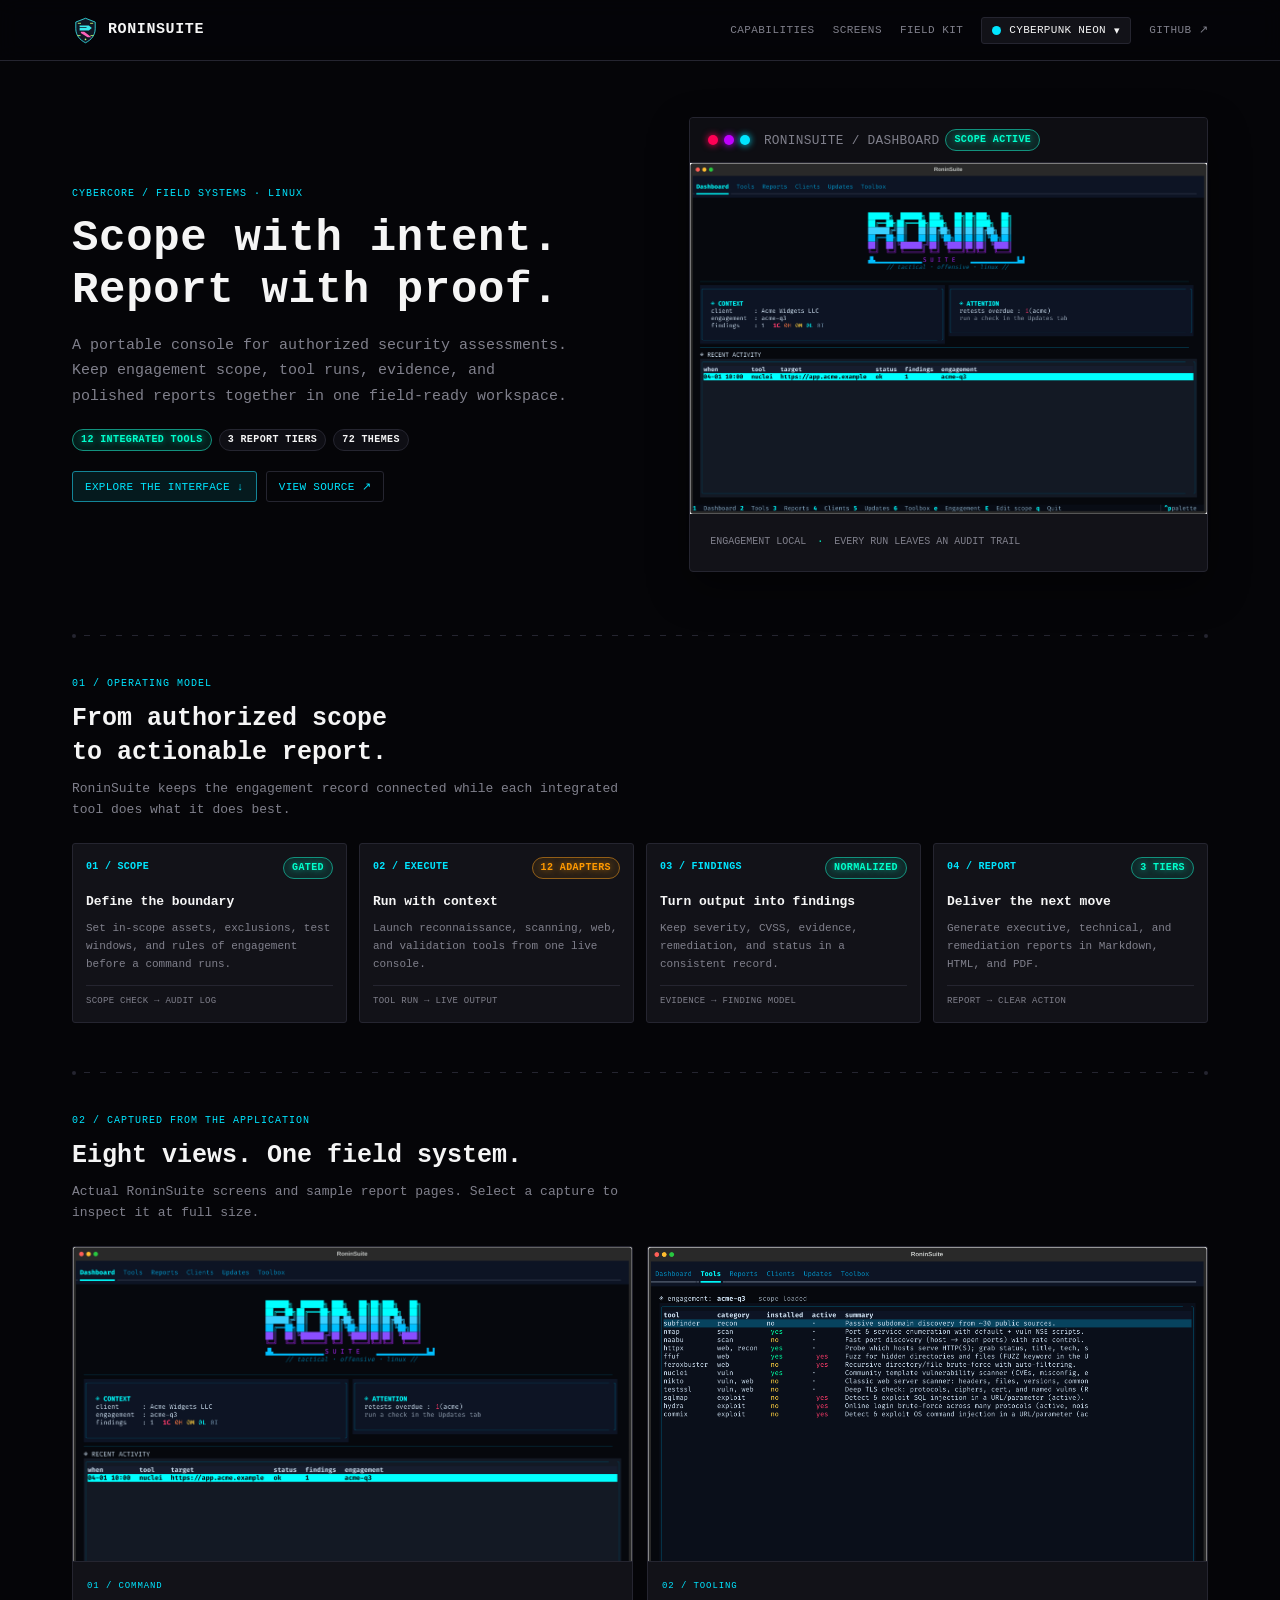
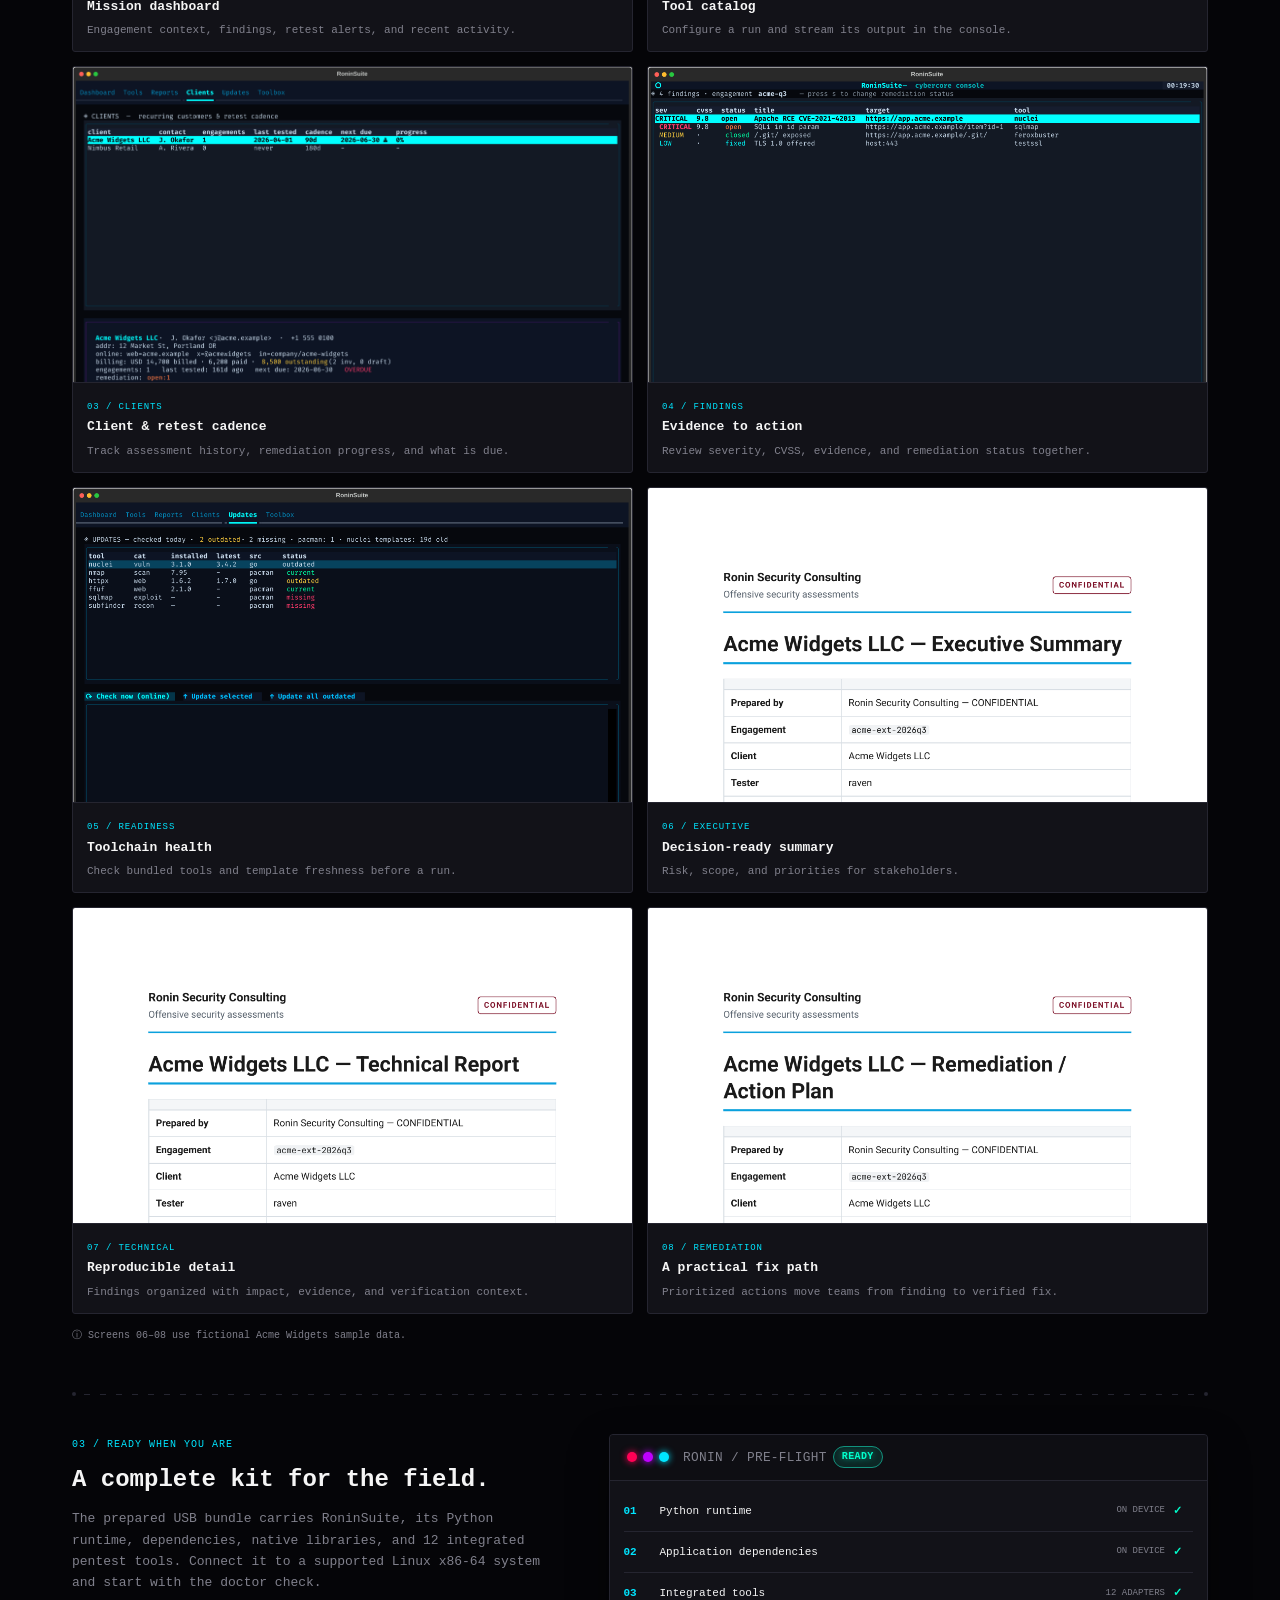
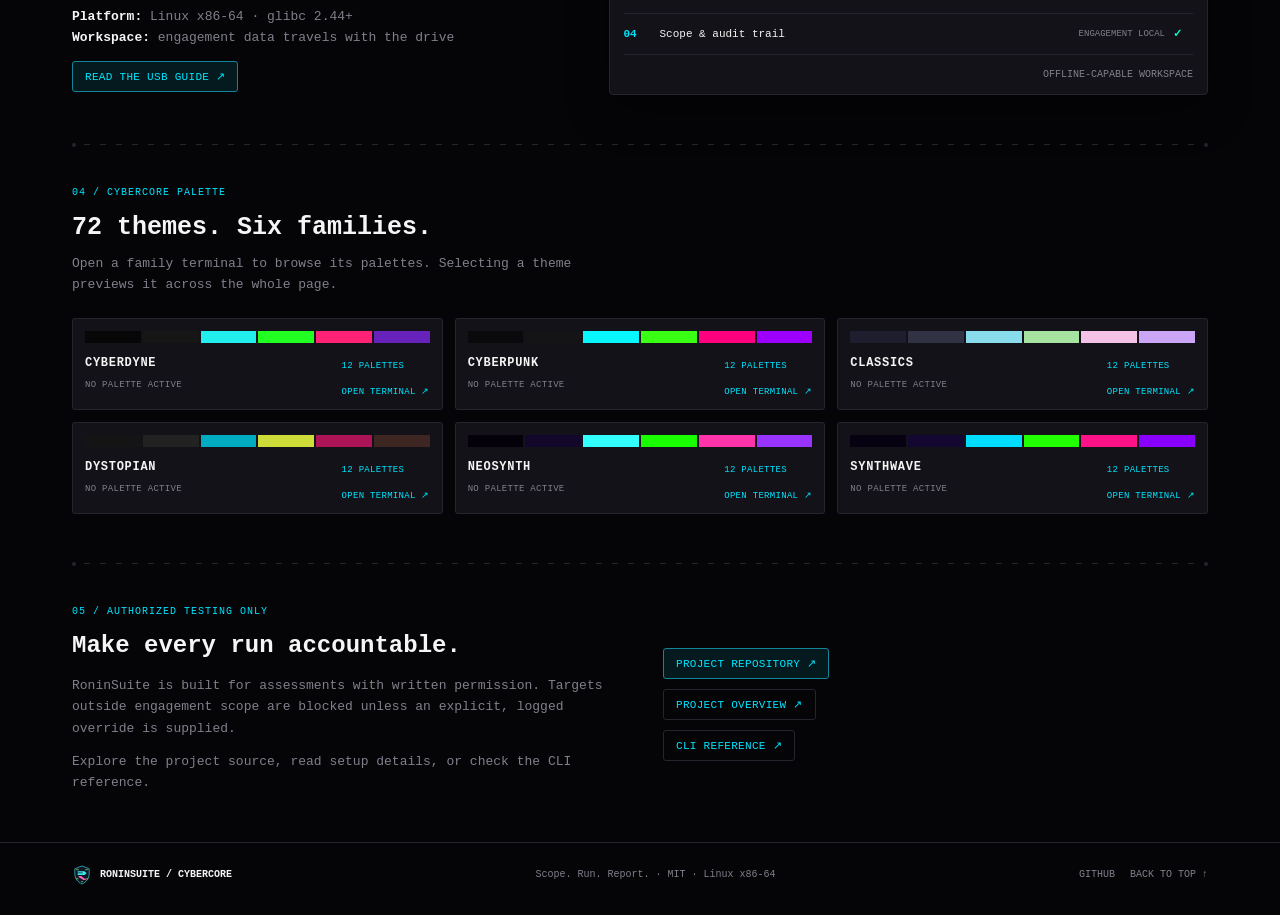
==== commit 77fb6d6e: "Add theme family terminals and README screenshots" ====
--- a/docs/index.html
+++ b/docs/index.html
@@ -70,12 +70,13 @@
     </div></section>
 
     <div class="wrap"><div class="seam"><span class="dot"></span><span class="line"></span><span class="dot"></span></div></div>
-    <section class="feature" id="themes"><div class="wrap"><div class="f-kicker">04 / Cybercore palette</div><h2 class="section-title">72 themes. Six families.</h2><p class="section-intro">Choose a palette to preview it across the whole page. Every color comes from the Cybercore theme schema.</p><div class="theme-grid" id="themeGrid"></div></div></section>
+    <section class="feature" id="themes"><div class="wrap"><div class="f-kicker">04 / Cybercore palette</div><h2 class="section-title">72 themes. Six families.</h2><p class="section-intro">Open a family terminal to browse its palettes. Selecting a theme previews it across the whole page.</p><div class="theme-families" id="themeGrid"></div></div></section>
 
     <div class="wrap"><div class="seam"><span class="dot"></span><span class="line"></span><span class="dot"></span></div></div>
     <section class="feature"><div class="wrap f-grid rev"><div class="f-copy"><div class="f-kicker">05 / Authorized testing only</div><h2>Make every run accountable.</h2><p>RoninSuite is built for assessments with written permission. Targets outside engagement scope are blocked unless an explicit, logged override is supplied.</p><p>Explore the project source, read setup details, or check the CLI reference.</p></div><div class="close-links"><a class="btn-link" href="https://github.com/cybercore-tech/RoninSuite">Project repository ↗</a><a class="btn-ghost" href="https://github.com/cybercore-tech/RoninSuite/blob/main/README.md">Project overview ↗</a><a class="btn-ghost" href="https://github.com/cybercore-tech/RoninSuite/blob/main/docs/REFERENCE.md">CLI reference ↗</a></div></div></section>
   </main>
   <footer><div class="wrap foot-row"><a class="foot-brand" href="#top"><img src="assets/ronin-mark.svg" alt=""><strong>RONINSUITE / CYBERCORE</strong></a><span>Scope. Run. Report. · MIT · Linux x86-64</span><div class="foot-links"><a href="https://github.com/cybercore-tech/RoninSuite">GitHub</a><a href="#top">Back to top ↑</a></div></div></footer>
   <dialog class="lightbox" id="lightbox" aria-label="Screenshot viewer"><button class="lightbox-close" type="button" aria-label="Close screenshot">×</button><img src="" alt="Full-size RoninSuite screenshot"></dialog>
+  <dialog class="palette-dialog" id="paletteDialog" aria-labelledby="paletteTitle"><div class="palette-window window"><div class="titlebar"><span class="dot dot-a"></span><span class="dot dot-b"></span><span class="dot dot-c"></span><span class="titlebar-text" id="paletteTitle">THEME FAMILY</span><button class="palette-close" id="paletteClose" type="button" aria-label="Close theme family">×</button></div><div class="window-body"><p class="palette-hint">SELECT A PALETTE TO APPLY IT ACROSS RONINSUITE</p><div class="palette-options" id="paletteOptions"></div></div></div></dialog>
 </body>
 </html>
--- a/docs/styles.css
+++ b/docs/styles.css
@@ -7,3 +7,6 @@
 @media(max-width:900px){.hero-grid,.f-grid,.f-grid.rev{grid-template-columns:1fr;gap:24px}.hero-screen{max-width:800px}.cap-grid{grid-template-columns:repeat(2,1fr)}.theme-grid{grid-template-columns:repeat(3,1fr)}.navlinks>a:not(:last-child){display:none}}
 @media(max-width:560px){.wrap{padding-inline:16px}.nav-wrap{height:auto;min-height:58px}.brand-row span{font-size:12px}.navlinks{gap:8px}.theme-picker-btn{padding:6px}.navlinks>a:last-child{font-size:0}.navlinks>a:last-child::first-letter{font-size:11px}.hero{padding-top:35px}.hero h1{font-size:32px}.cap-grid,.screen-grid{grid-template-columns:1fr}.theme-grid{grid-template-columns:repeat(2,1fr)}.seam{padding-top:30px}.foot-row{align-items:flex-start;flex-direction:column}}
 @media(prefers-reduced-motion:reduce){*,*::before,*::after{scroll-behavior:auto!important;transition:none!important}}
+.theme-families{display:grid;grid-template-columns:repeat(3,minmax(0,1fr));gap:12px}.family-tile{position:relative;display:grid;grid-template-columns:1fr auto;gap:5px 12px;min-height:92px;padding:12px;background:var(--panel);border:1px solid var(--line);border-radius:3px;color:var(--fg);text-align:left;font:11px var(--font-mono);cursor:pointer;transition:border-color .15s,box-shadow .15s,transform .15s}.family-tile:hover,.family-tile:focus-visible{border-color:var(--cyan);box-shadow:0 0 16px color-mix(in srgb,var(--cyan) 16%,transparent);transform:translateY(-2px)}.family-strip{grid-column:1/-1;display:flex;height:12px;gap:2px;margin-bottom:3px}.family-strip i{flex:1}.family-name{font-size:12px;font-weight:700;letter-spacing:.06em}.family-count{color:var(--cyan);font-size:9px;align-self:center}.family-active{color:var(--muted);font-size:9px;text-transform:uppercase}.family-action{color:var(--cyan);font-size:9px;text-align:right;align-self:end}.palette-dialog{width:min(860px,calc(100vw - 28px));max-width:none;max-height:min(82vh,760px);padding:0;border:1px solid var(--line);border-radius:3px;background:var(--panel);color:var(--fg);box-shadow:0 24px 90px #000b}.palette-dialog::backdrop{background:#000b;backdrop-filter:blur(4px)}.palette-window{border:0;border-radius:0}.palette-window .titlebar{position:sticky;top:0;z-index:2;background:var(--panel);border-bottom:1px solid var(--line)}.palette-close{margin-left:auto;border:0;background:transparent;color:var(--muted);font:20px/1 var(--font-mono);cursor:pointer}.palette-close:hover{color:var(--pink)}.palette-window .window-body{padding:14px;max-height:calc(min(82vh,760px) - 42px);overflow:auto}.palette-hint{margin:0 0 12px;color:var(--muted);font-size:10px;letter-spacing:.06em}.palette-options{display:grid;grid-template-columns:repeat(3,minmax(0,1fr));gap:9px}.palette-options .theme-card{display:block;min-width:0;padding:9px;background:color-mix(in srgb,var(--bg) 55%,var(--panel));border:1px solid var(--line);border-radius:2px;color:var(--fg);font:10px var(--font-mono);text-align:left;text-transform:uppercase;cursor:pointer}.palette-options .theme-card:hover,.palette-options .theme-card[aria-current=true]{border-color:var(--cyan);color:var(--cyan);box-shadow:0 0 10px color-mix(in srgb,var(--cyan) 18%,transparent)}.palette-options .theme-card .strip{display:flex;height:13px;margin-bottom:7px}.palette-options .theme-card .strip span{flex:1}.palette-options .theme-card>span:last-child{display:block;overflow:hidden;text-overflow:ellipsis;white-space:nowrap}
+@media(max-width:900px){.theme-families{grid-template-columns:repeat(2,minmax(0,1fr))}.palette-options{grid-template-columns:repeat(2,minmax(0,1fr))}}
+@media(max-width:560px){.theme-families{grid-template-columns:1fr}.palette-options{grid-template-columns:1fr}.family-tile{min-height:78px}}
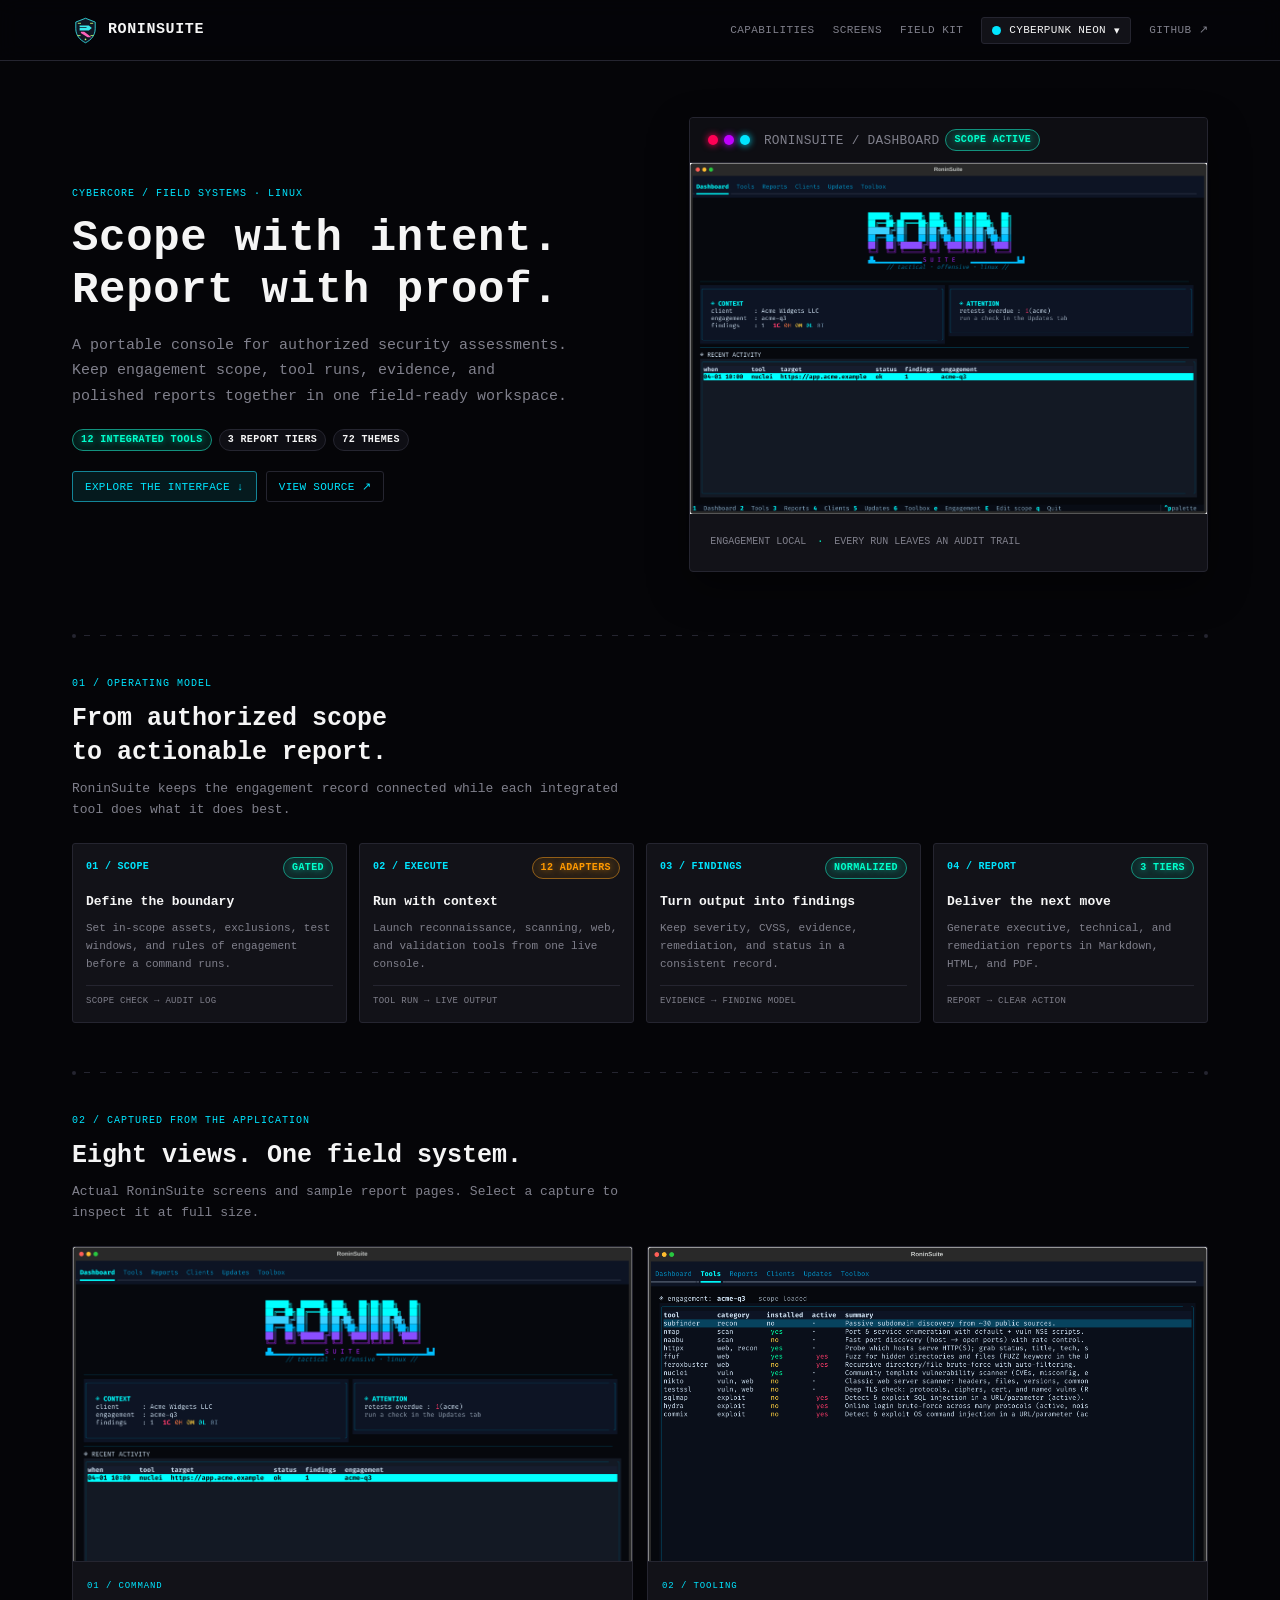
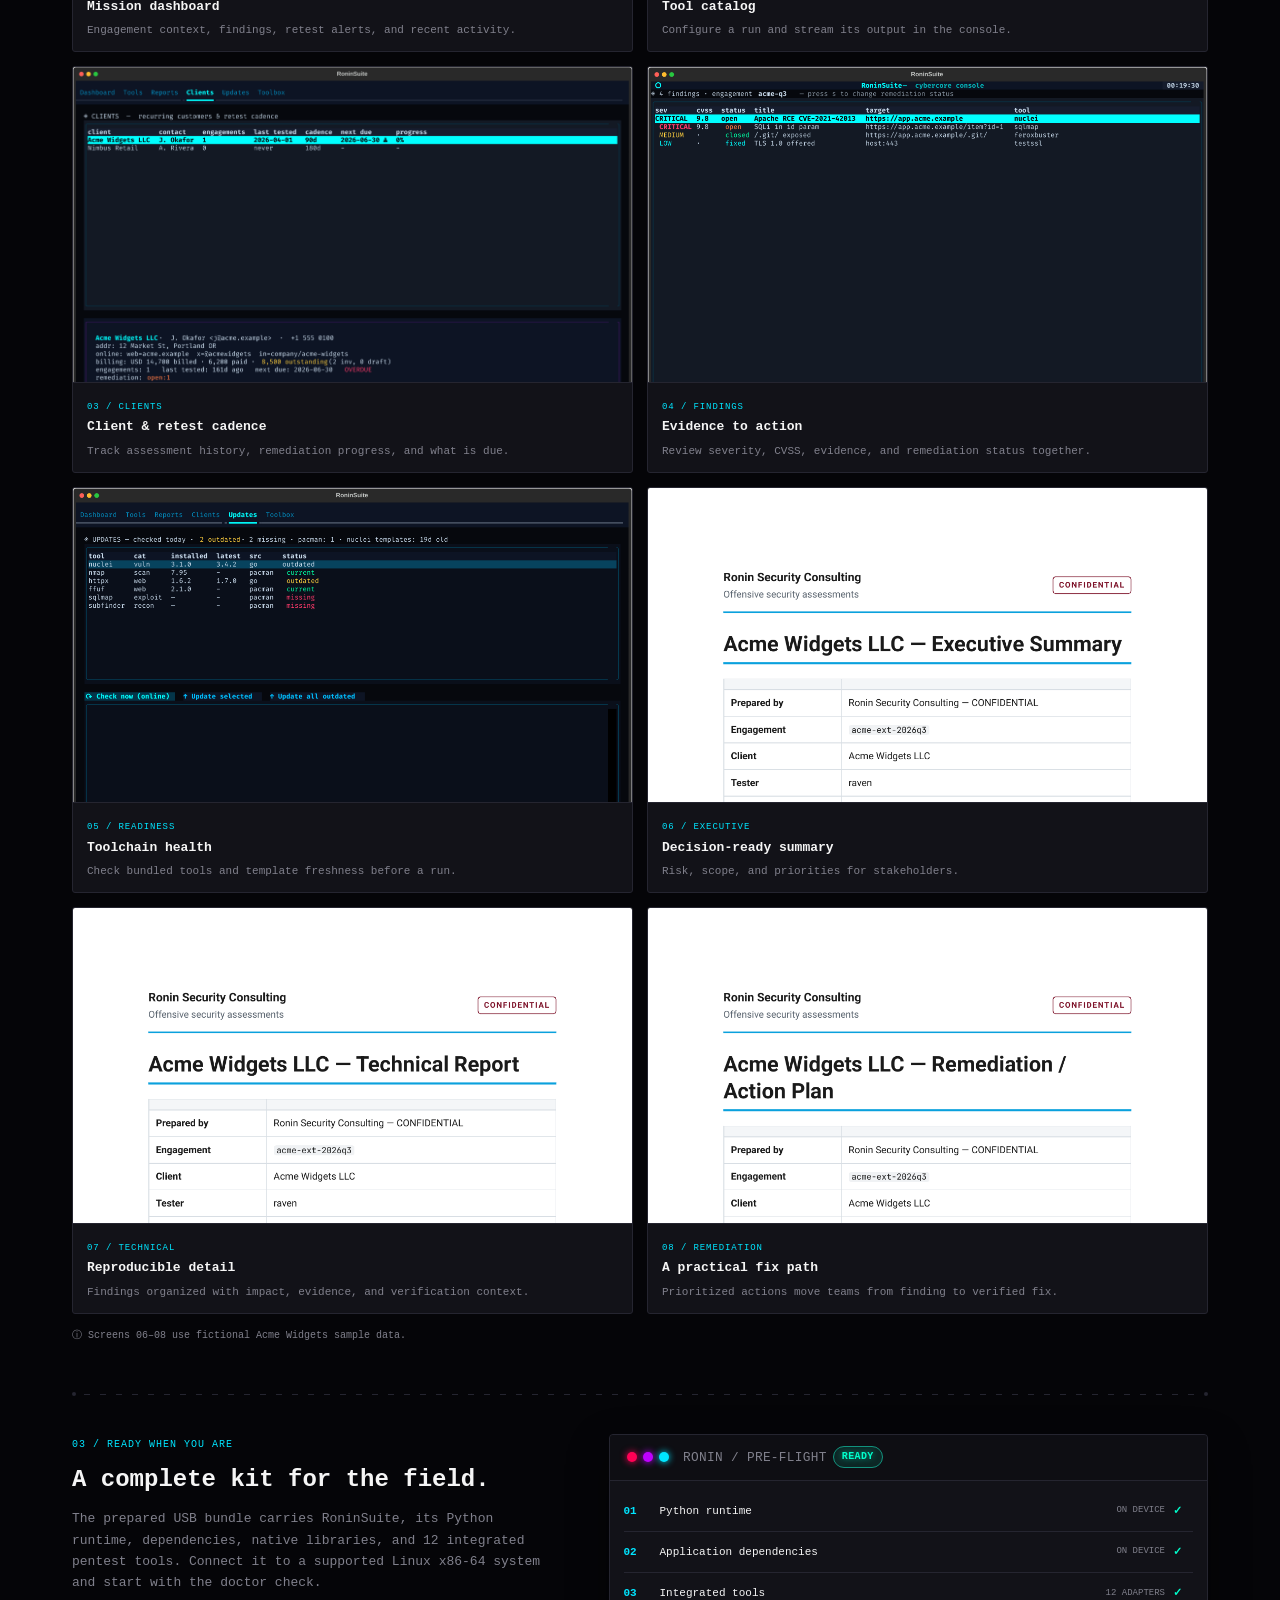
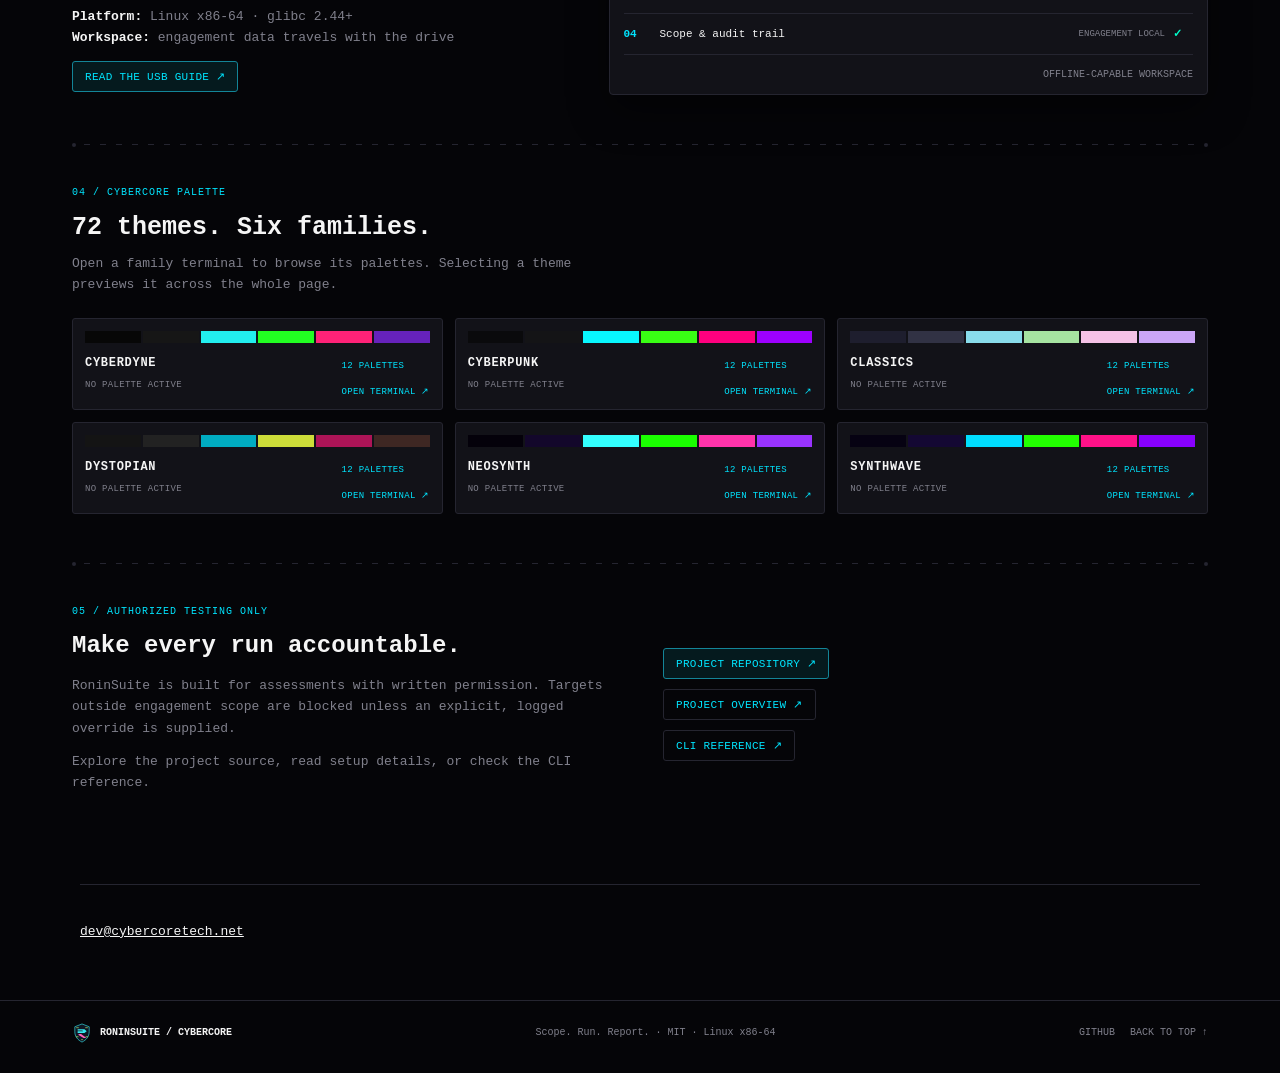
==== commit d69843bf: "feat(site): add the shared Cybercore Tech contact block Loads <cybercore-contact> from cybercore-tec" ====
--- a/docs/index.html
+++ b/docs/index.html
@@ -75,8 +75,14 @@
     <div class="wrap"><div class="seam"><span class="dot"></span><span class="line"></span><span class="dot"></span></div></div>
     <section class="feature"><div class="wrap f-grid rev"><div class="f-copy"><div class="f-kicker">05 / Authorized testing only</div><h2>Make every run accountable.</h2><p>RoninSuite is built for assessments with written permission. Targets outside engagement scope are blocked unless an explicit, logged override is supplied.</p><p>Explore the project source, read setup details, or check the CLI reference.</p></div><div class="close-links"><a class="btn-link" href="https://github.com/cybercore-tech/RoninSuite">Project repository ↗</a><a class="btn-ghost" href="https://github.com/cybercore-tech/RoninSuite/blob/main/README.md">Project overview ↗</a><a class="btn-ghost" href="https://github.com/cybercore-tech/RoninSuite/blob/main/docs/REFERENCE.md">CLI reference ↗</a></div></div></section>
   </main>
+
+  <!-- Cybercore Tech contact block: one shared source for every site (cybercore-tech.github.io/kit/contact.js + data/contact.json) -->
+  <section class="cc-contact-band" aria-label="Contact Cybercore Tech" style="width:min(1120px,calc(100% - 2.5rem));margin:4.5rem auto 0;padding:2.25rem 0 1.75rem;border-top:1px solid var(--line,#32303e)">
+    <cybercore-contact repo="RoninSuite" bare><a href="mailto:dev@cybercoretech.net">dev@cybercoretech.net</a></cybercore-contact>
+  </section>
   <footer><div class="wrap foot-row"><a class="foot-brand" href="#top"><img src="assets/ronin-mark.svg" alt=""><strong>RONINSUITE / CYBERCORE</strong></a><span>Scope. Run. Report. · MIT · Linux x86-64</span><div class="foot-links"><a href="https://github.com/cybercore-tech/RoninSuite">GitHub</a><a href="#top">Back to top ↑</a></div></div></footer>
   <dialog class="lightbox" id="lightbox" aria-label="Screenshot viewer"><button class="lightbox-close" type="button" aria-label="Close screenshot">×</button><img src="" alt="Full-size RoninSuite screenshot"></dialog>
   <dialog class="palette-dialog" id="paletteDialog" aria-labelledby="paletteTitle"><div class="palette-window window"><div class="titlebar"><span class="dot dot-a"></span><span class="dot dot-b"></span><span class="dot dot-c"></span><span class="titlebar-text" id="paletteTitle">THEME FAMILY</span><button class="palette-close" id="paletteClose" type="button" aria-label="Close theme family">×</button></div><div class="window-body"><p class="palette-hint">SELECT A PALETTE TO APPLY IT ACROSS RONINSUITE</p><div class="palette-options" id="paletteOptions"></div></div></div></dialog>
+  <script type="module" src="https://cybercore-tech.github.io/kit/contact.js"></script>
 </body>
 </html>
